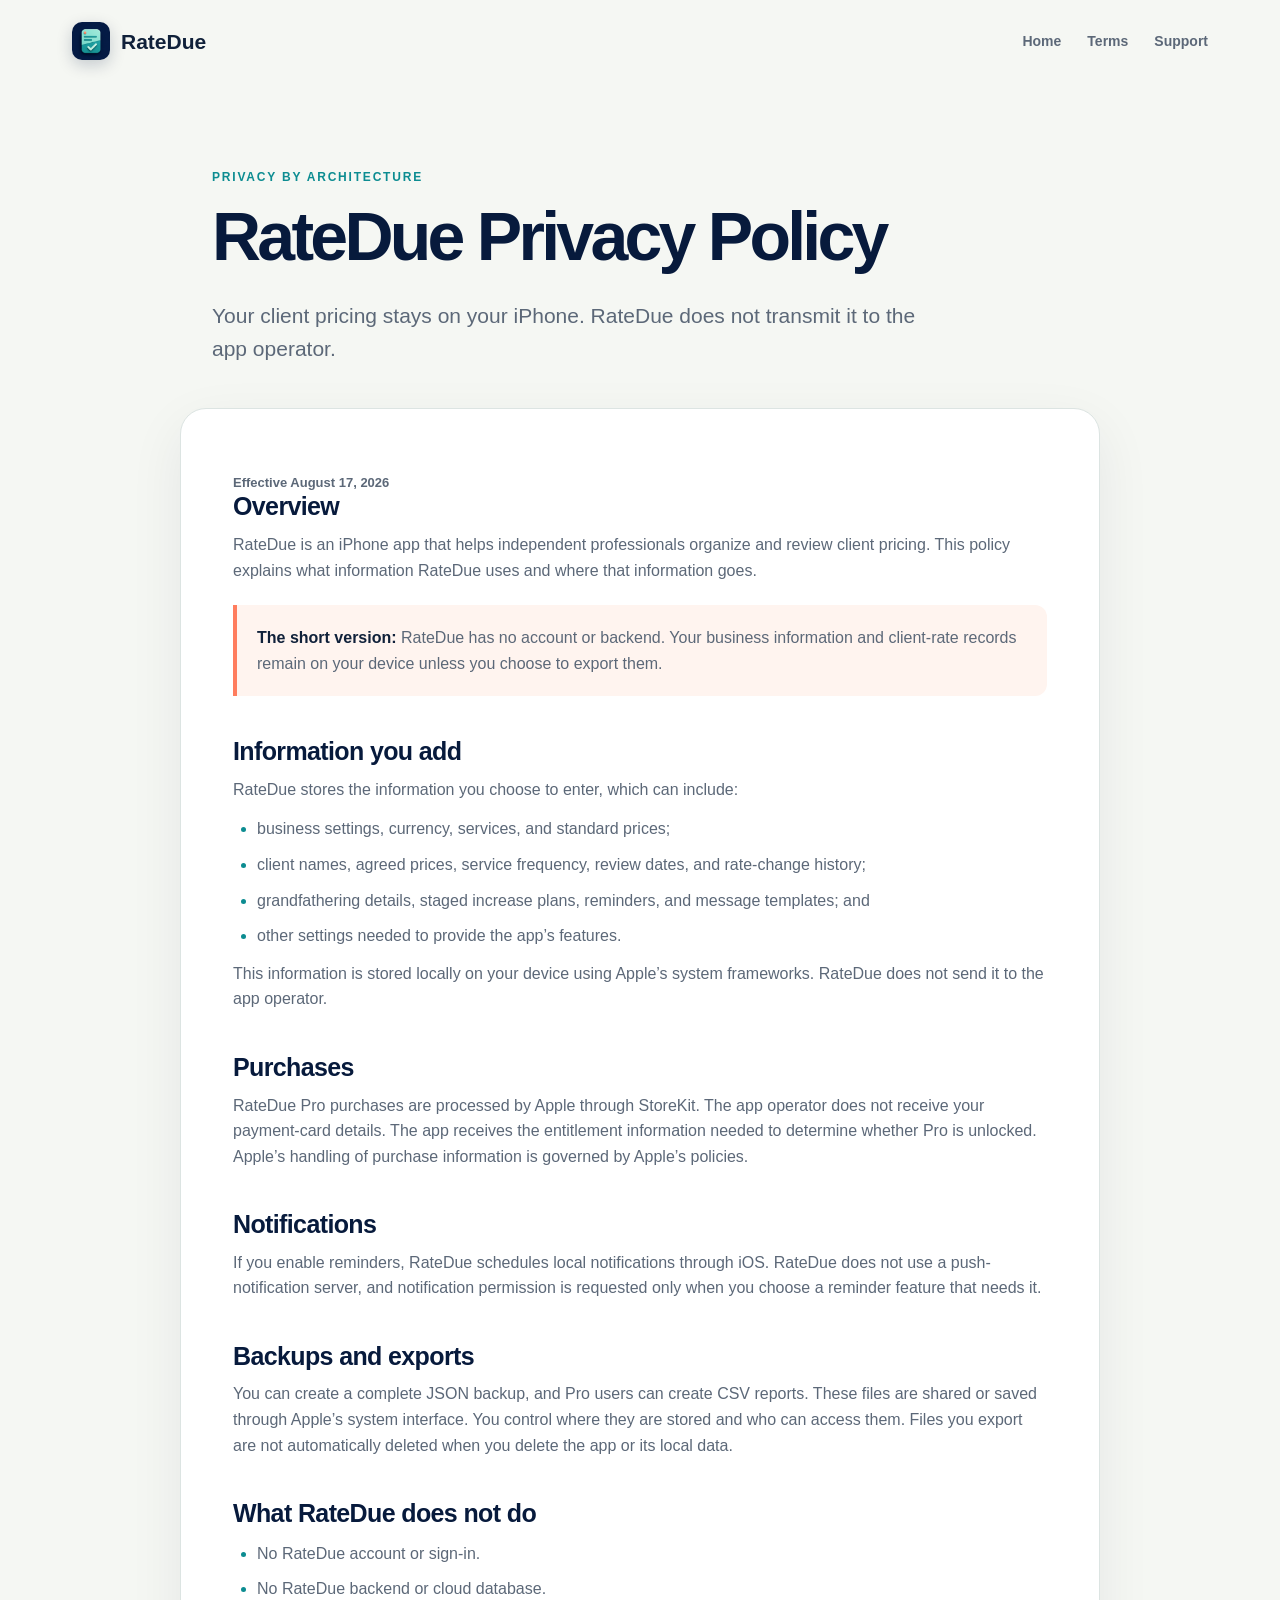
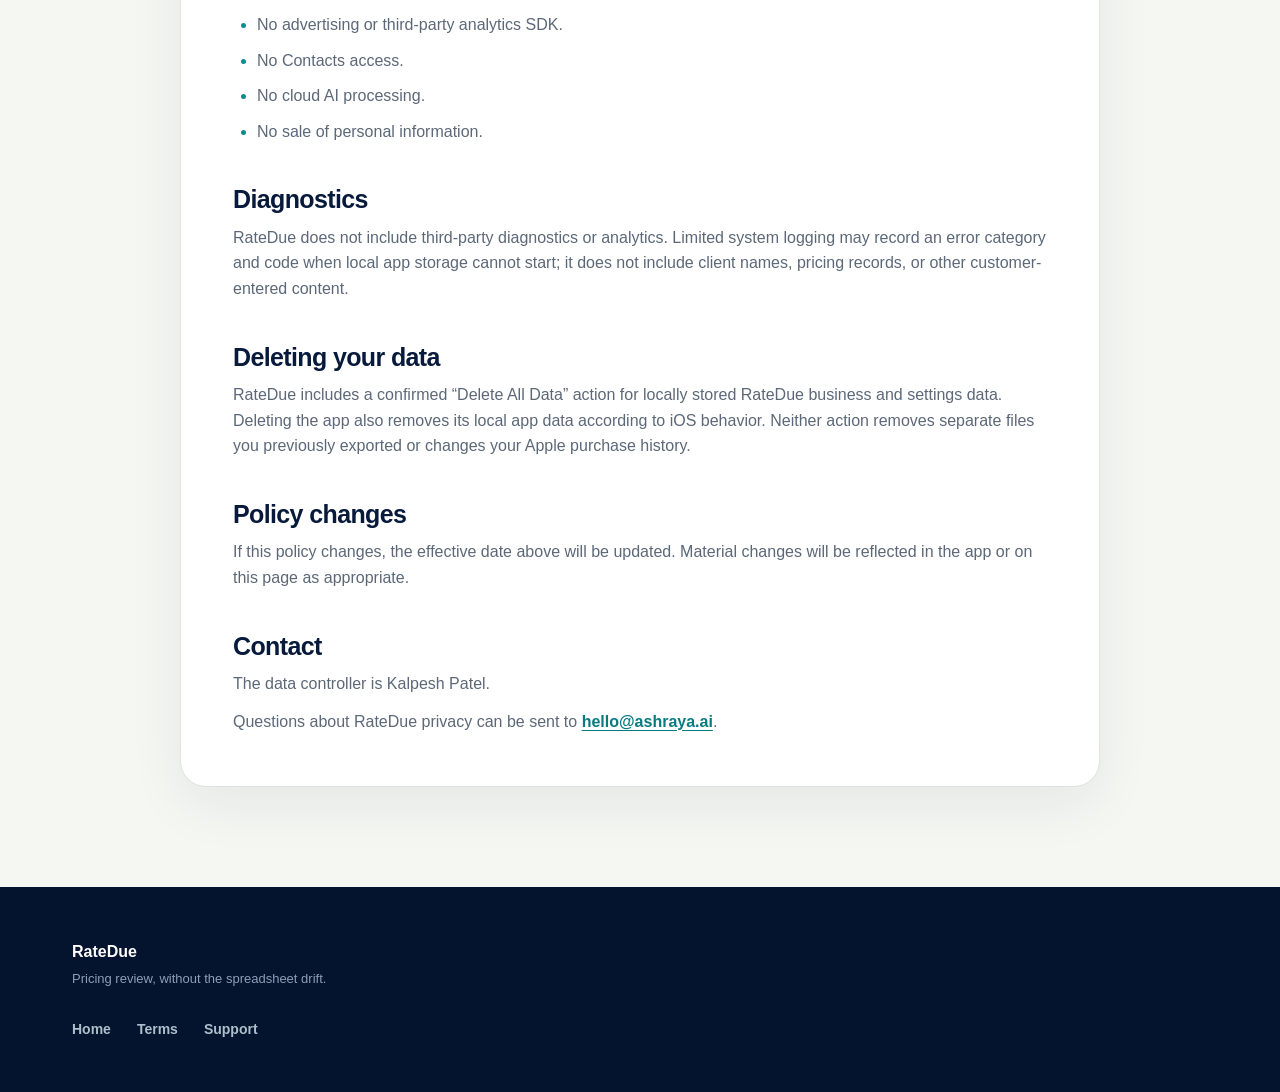
==== privacy/index.html @ bf88efe0 "Reconcile RateDue public operator presentation" ====
<!doctype html>
<html lang="en">
<head>
  <meta charset="utf-8">
  <meta name="viewport" content="width=device-width, initial-scale=1">
  <title>Privacy Policy — RateDue</title>
  <meta name="description" content="How RateDue handles your business and client-rate data.">
  <meta name="theme-color" content="#071a3c">
  <link rel="canonical" href="https://ratedue.com/privacy/">
  <link rel="icon" type="image/png" sizes="32x32" href="/assets/favicon-32.png">
  <link rel="apple-touch-icon" sizes="180x180" href="/assets/apple-touch-icon.png">
  <link rel="stylesheet" href="/styles.css">
</head>
<body>
  <a class="skip-link" href="#main">Skip to content</a>
  <header class="site-header">
    <a class="brand" href="/" aria-label="RateDue home"><img src="/assets/ratedue-icon.png" alt="" width="38" height="38"><span>RateDue</span></a>
    <nav aria-label="Primary navigation"><a href="/">Home</a><a href="/terms/">Terms</a><a href="/support/">Support</a></nav>
  </header>
  <main id="main">
    <header class="subpage-header">
      <p class="eyebrow">Privacy by architecture</p>
      <h1>RateDue Privacy Policy</h1>
      <p class="lede">Your client pricing stays on your iPhone. RateDue does not transmit it to the app operator.</p>
    </header>
    <article class="document">
      <p class="updated">Effective August 17, 2026</p>
      <section>
        <h2>Overview</h2>
        <p>RateDue is an iPhone app that helps independent professionals organize and review client pricing. This policy explains what information RateDue uses and where that information goes.</p>
        <p class="callout"><strong>The short version:</strong> RateDue has no account or backend. Your business information and client-rate records remain on your device unless you choose to export them.</p>
      </section>
      <section>
        <h2>Information you add</h2>
        <p>RateDue stores the information you choose to enter, which can include:</p>
        <ul>
          <li>business settings, currency, services, and standard prices;</li>
          <li>client names, agreed prices, service frequency, review dates, and rate-change history;</li>
          <li>grandfathering details, staged increase plans, reminders, and message templates; and</li>
          <li>other settings needed to provide the app’s features.</li>
        </ul>
        <p>This information is stored locally on your device using Apple’s system frameworks. RateDue does not send it to the app operator.</p>
      </section>
      <section>
        <h2>Purchases</h2>
        <p>RateDue Pro purchases are processed by Apple through StoreKit. The app operator does not receive your payment-card details. The app receives the entitlement information needed to determine whether Pro is unlocked. Apple’s handling of purchase information is governed by Apple’s policies.</p>
      </section>
      <section>
        <h2>Notifications</h2>
        <p>If you enable reminders, RateDue schedules local notifications through iOS. RateDue does not use a push-notification server, and notification permission is requested only when you choose a reminder feature that needs it.</p>
      </section>
      <section>
        <h2>Backups and exports</h2>
        <p>You can create a complete JSON backup, and Pro users can create CSV reports. These files are shared or saved through Apple’s system interface. You control where they are stored and who can access them. Files you export are not automatically deleted when you delete the app or its local data.</p>
      </section>
      <section>
        <h2>What RateDue does not do</h2>
        <ul>
          <li>No RateDue account or sign-in.</li>
          <li>No RateDue backend or cloud database.</li>
          <li>No advertising or third-party analytics SDK.</li>
          <li>No Contacts access.</li>
          <li>No cloud AI processing.</li>
          <li>No sale of personal information.</li>
        </ul>
      </section>
      <section>
        <h2>Diagnostics</h2>
        <p>RateDue does not include third-party diagnostics or analytics. Limited system logging may record an error category and code when local app storage cannot start; it does not include client names, pricing records, or other customer-entered content.</p>
      </section>
      <section>
        <h2>Deleting your data</h2>
        <p>RateDue includes a confirmed “Delete All Data” action for locally stored RateDue business and settings data. Deleting the app also removes its local app data according to iOS behavior. Neither action removes separate files you previously exported or changes your Apple purchase history.</p>
      </section>
      <section>
        <h2>Policy changes</h2>
        <p>If this policy changes, the effective date above will be updated. Material changes will be reflected in the app or on this page as appropriate.</p>
      </section>
      <section>
        <h2>Contact</h2>
        <p>The data controller is Kalpesh Patel.</p>
        <p>Questions about RateDue privacy can be sent to <a href="mailto:hello@ashraya.ai">hello@ashraya.ai</a>.</p>
      </section>
    </article>
  </main>
  <footer><div><strong>RateDue</strong><span>Pricing review, without the spreadsheet drift.</span></div><nav aria-label="Footer navigation"><a href="/">Home</a><a href="/terms/">Terms</a><a href="/support/">Support</a></nav></footer>
</body>
</html>
---- styles.css ----
:root {
  --navy: #071a3c;
  --navy-2: #0d2b58;
  --teal: #0c8c91;
  --mint: #8ee8d6;
  --coral: #ff7d5e;
  --paper: #f5f7f3;
  --white: #ffffff;
  --ink: #10213a;
  --muted: #5c6878;
  --line: #dce4e2;
  --shadow: 0 24px 70px rgba(4, 21, 50, .15);
}

* { box-sizing: border-box; }
html { scroll-behavior: smooth; }
body { margin: 0; background: var(--paper); color: var(--ink); font-family: -apple-system, BlinkMacSystemFont, "Segoe UI", sans-serif; line-height: 1.6; -webkit-font-smoothing: antialiased; }
a { color: inherit; }
.skip-link { position: fixed; left: 16px; top: -60px; z-index: 1000; padding: 10px 16px; background: var(--white); border-radius: 8px; }
.skip-link:focus { top: 16px; }

.site-header { max-width: 1200px; margin: 0 auto; padding: 22px 32px; display: flex; align-items: center; justify-content: space-between; gap: 24px; }
.brand { display: inline-flex; align-items: center; gap: 11px; font: 800 21px/1 ui-rounded, -apple-system, BlinkMacSystemFont, "Segoe UI", sans-serif; text-decoration: none; }
.brand img { border-radius: 10px; box-shadow: 0 5px 16px rgba(7, 26, 60, .2); }
.site-header nav, footer nav { display: flex; gap: 26px; align-items: center; }
.site-header nav a, footer nav a { color: var(--muted); font-size: 14px; font-weight: 600; text-decoration: none; }
.site-header nav a:hover, .site-header nav a:focus-visible, footer nav a:hover, footer nav a:focus-visible { color: var(--teal); }

.hero { max-width: 1200px; margin: 0 auto; padding: 82px 32px 96px; display: grid; grid-template-columns: minmax(0, 1.05fr) minmax(360px, .95fr); align-items: center; gap: 76px; }
.eyebrow { margin: 0 0 16px; color: var(--teal); font-size: 12px; font-weight: 700; letter-spacing: .15em; text-transform: uppercase; }
h1, h2, h3 { font-family: ui-rounded, -apple-system, BlinkMacSystemFont, "Segoe UI", sans-serif; }
h1 { max-width: 710px; margin: 0; color: var(--navy); font-size: clamp(45px, 6vw, 78px); line-height: .99; letter-spacing: -.055em; text-wrap: balance; }
.lede { max-width: 650px; margin: 28px 0 0; color: var(--muted); font-size: clamp(18px, 2vw, 21px); }
.hero-actions { margin-top: 34px; display: flex; align-items: center; flex-wrap: wrap; gap: 24px; }
.status-pill { display: inline-flex; padding: 11px 17px; border: 1px solid rgba(12, 140, 145, .25); border-radius: 999px; background: rgba(142, 232, 214, .24); color: #086f73; font-size: 13px; font-weight: 700; }
.text-link { color: var(--navy); font-weight: 700; text-decoration: none; }
.text-link:hover span { margin-left: 5px; }
.text-link span { transition: margin .2s ease; }

.product-visual { position: relative; display: grid; place-items: center; min-height: 610px; }
.product-visual::before { content: ""; position: absolute; width: 490px; height: 490px; border-radius: 44% 56% 64% 36%; background: linear-gradient(135deg, var(--mint), #d8fff3); transform: rotate(-8deg); }
.product-visual::after { content: ""; position: absolute; right: 8px; top: 66px; width: 75px; height: 75px; border-radius: 50%; background: var(--coral); box-shadow: 0 18px 35px rgba(255, 125, 94, .27); }
.phone { position: relative; z-index: 1; width: 360px; min-height: 590px; padding: 22px 20px 30px; border: 8px solid var(--navy); border-radius: 48px; background: #f8faf7; box-shadow: var(--shadow); transform: rotate(2.5deg); }
.phone-bar { display: flex; justify-content: space-between; padding: 1px 8px 19px; color: var(--navy); font-size: 11px; font-weight: 700; }
.app-title { display: flex; align-items: center; justify-content: space-between; padding: 0 5px 16px; color: var(--navy); font: 800 28px/1.2 ui-rounded, -apple-system, BlinkMacSystemFont, "Segoe UI", sans-serif; }
.count { color: var(--teal); font: 700 12px/1 -apple-system, BlinkMacSystemFont, "Segoe UI", sans-serif; }
.summary-card { display: flex; flex-direction: column; padding: 20px; border-radius: 19px; background: var(--navy); color: var(--white); }
.summary-card span { color: var(--mint); font-size: 12px; font-weight: 700; }
.summary-card strong { margin-top: 4px; font: 800 34px/1.15 ui-rounded, -apple-system, BlinkMacSystemFont, "Segoe UI", sans-serif; }
.summary-card small { margin-top: 4px; color: #bed0df; }
.rate-card { position: relative; margin-top: 13px; padding: 17px; border: 1px solid var(--line); border-radius: 17px; background: var(--white); box-shadow: 0 8px 24px rgba(7, 26, 60, .06); }
.rate-card > div:first-child { display: flex; flex-direction: column; }
.rate-card strong { padding-right: 82px; font-size: 14px; }
.rate-card span { color: var(--muted); font-size: 11px; }
.rate-card .due, .rate-card .soon { position: absolute; top: 16px; right: 14px; padding: 4px 7px; border-radius: 99px; color: #963820; background: #fff0ea; font-size: 9px; font-weight: 700; text-transform: uppercase; }
.rate-card .soon { color: #086f73; background: #e3faf4; }
.rate-line { margin-top: 13px; padding-top: 12px; border-top: 1px solid var(--line); display: flex !important; flex-direction: row !important; justify-content: space-between; }

.trust-row { padding: 20px 32px; display: flex; justify-content: center; flex-wrap: wrap; gap: 14px 42px; border-block: 1px solid var(--line); background: rgba(255, 255, 255, .55); color: #48605f; font-size: 12px; font-weight: 700; letter-spacing: .08em; text-transform: uppercase; }
.section { max-width: 1200px; margin: 0 auto; padding: 120px 32px; }
.section-heading { max-width: 720px; }
h2 { margin: 0; color: var(--navy); font-size: clamp(36px, 5vw, 57px); line-height: 1.06; letter-spacing: -.04em; text-wrap: balance; }
.section-heading > p:last-child { margin: 24px 0 0; color: var(--muted); font-size: 18px; }
.steps { margin-top: 64px; display: grid; grid-template-columns: repeat(3, 1fr); gap: 22px; }
.steps article { min-height: 270px; padding: 28px; border: 1px solid var(--line); border-radius: 22px; background: var(--white); box-shadow: 0 13px 42px rgba(7, 26, 60, .05); }
.steps article > span { display: inline-grid; width: 42px; height: 42px; place-items: center; border-radius: 50%; background: var(--navy); color: var(--mint); font-size: 12px; font-weight: 800; }
.steps h3 { margin: 58px 0 8px; color: var(--navy); font-size: 21px; }
.steps p { margin: 0; color: var(--muted); font-size: 15px; }

.privacy-band { max-width: 1200px; margin: 0 auto 90px; padding: 72px; display: grid; grid-template-columns: 1fr 1fr; gap: 80px; border-radius: 32px; background: var(--navy); color: var(--white); box-shadow: var(--shadow); }
.privacy-band .eyebrow { color: var(--mint); }
.privacy-band h2 { color: var(--white); }
.privacy-band > div:last-child { align-self: end; }
.privacy-band > div:last-child p { margin: 0 0 28px; color: #c8d6e3; font-size: 17px; }
.button-light { display: inline-flex; padding: 12px 17px; border-radius: 10px; background: var(--mint); color: var(--navy); font-size: 13px; font-weight: 800; text-decoration: none; }
.button-light:hover, .button-light:focus-visible { background: var(--white); }

footer { padding: 52px max(32px, calc((100vw - 1136px) / 2)); background: #04132e; color: var(--white); }
footer > div { display: flex; flex-direction: column; gap: 4px; }
footer > div span { color: #8ba0b5; font-size: 13px; }
footer nav { margin-top: 28px; }
footer nav a { color: #afbecb; }
footer > p { margin: 34px 0 0; padding-top: 22px; border-top: 1px solid rgba(255,255,255,.1); color: #778da3; font-size: 12px; }

@media (max-width: 860px) {
  .site-header nav { display: none; }
  .hero { padding-top: 52px; grid-template-columns: 1fr; gap: 30px; }
  .hero-copy { text-align: center; }
  .hero-copy .lede { margin-inline: auto; }
  .hero-actions { justify-content: center; }
  .product-visual { min-height: 560px; transform: scale(.92); }
  .steps { grid-template-columns: 1fr; }
  .steps article { min-height: 0; }
  .steps h3 { margin-top: 32px; }
  .privacy-band { margin-inline: 24px; padding: 46px 32px; grid-template-columns: 1fr; gap: 34px; }
}

@media (max-width: 480px) {
  .site-header { padding: 18px 20px; }
  .hero { padding: 44px 20px 56px; overflow: hidden; }
  h1 { font-size: 45px; }
  .product-visual { min-height: 500px; transform: scale(.78); margin: -45px -50px; }
  .trust-row { padding-inline: 20px; }
  .section { padding: 84px 20px; }
  .privacy-band { margin-inline: 14px; margin-bottom: 56px; }
  footer { padding: 42px 20px; }
  footer nav { align-items: flex-start; flex-direction: column; gap: 12px; }
}

@media (prefers-reduced-motion: reduce) { html { scroll-behavior: auto; } }

.subpage-header { max-width: 920px; margin: 0 auto; padding: 86px 32px 42px; }
.subpage-header h1 { max-width: 860px; font-size: clamp(42px, 6vw, 68px); }
.subpage-header .lede { max-width: 720px; }
.document { max-width: 920px; margin: 0 auto 100px; padding: 52px; border: 1px solid var(--line); border-radius: 26px; background: var(--white); box-shadow: 0 18px 55px rgba(7, 26, 60, .07); }
.document section + section { margin-top: 42px; }
.document h2 { font-size: 25px; letter-spacing: -.025em; }
.document h3 { margin: 24px 0 8px; color: var(--navy); font-size: 17px; }
.document p, .document li { color: var(--muted); }
.document p { margin: 12px 0 0; }
.document ul, .document ol { display: grid; gap: 10px; margin: 14px 0 0; padding-left: 24px; }
.document li::marker { color: var(--teal); font-weight: 700; }
.document strong { color: var(--ink); }
.document a { color: #087b80; font-weight: 700; text-underline-offset: 3px; }
.callout { margin-top: 22px !important; padding: 20px; border-left: 4px solid var(--coral); border-radius: 0 12px 12px 0; background: #fff4ef; }
.support-grid { display: grid; grid-template-columns: repeat(2, 1fr); gap: 18px; }
.support-card { padding: 24px; border: 1px solid var(--line); border-radius: 18px; background: #fbfcfa; }
.support-card h2 { font-size: 20px; }
.support-card p { font-size: 14px; }
.contact-panel { margin-top: 44px; padding: 30px; border-radius: 20px; background: var(--navy); color: var(--white); }
.contact-panel h2 { color: var(--white); }
.contact-panel p { color: #c8d6e3; }
.contact-panel a { color: var(--mint); }
.updated { color: #70808d; font-size: 13px; font-weight: 600; }

@media (max-width: 680px) {
  .subpage-header { padding: 58px 20px 32px; }
  .document { margin: 0 14px 64px; padding: 28px 22px; }
  .support-grid { grid-template-columns: 1fr; }
}
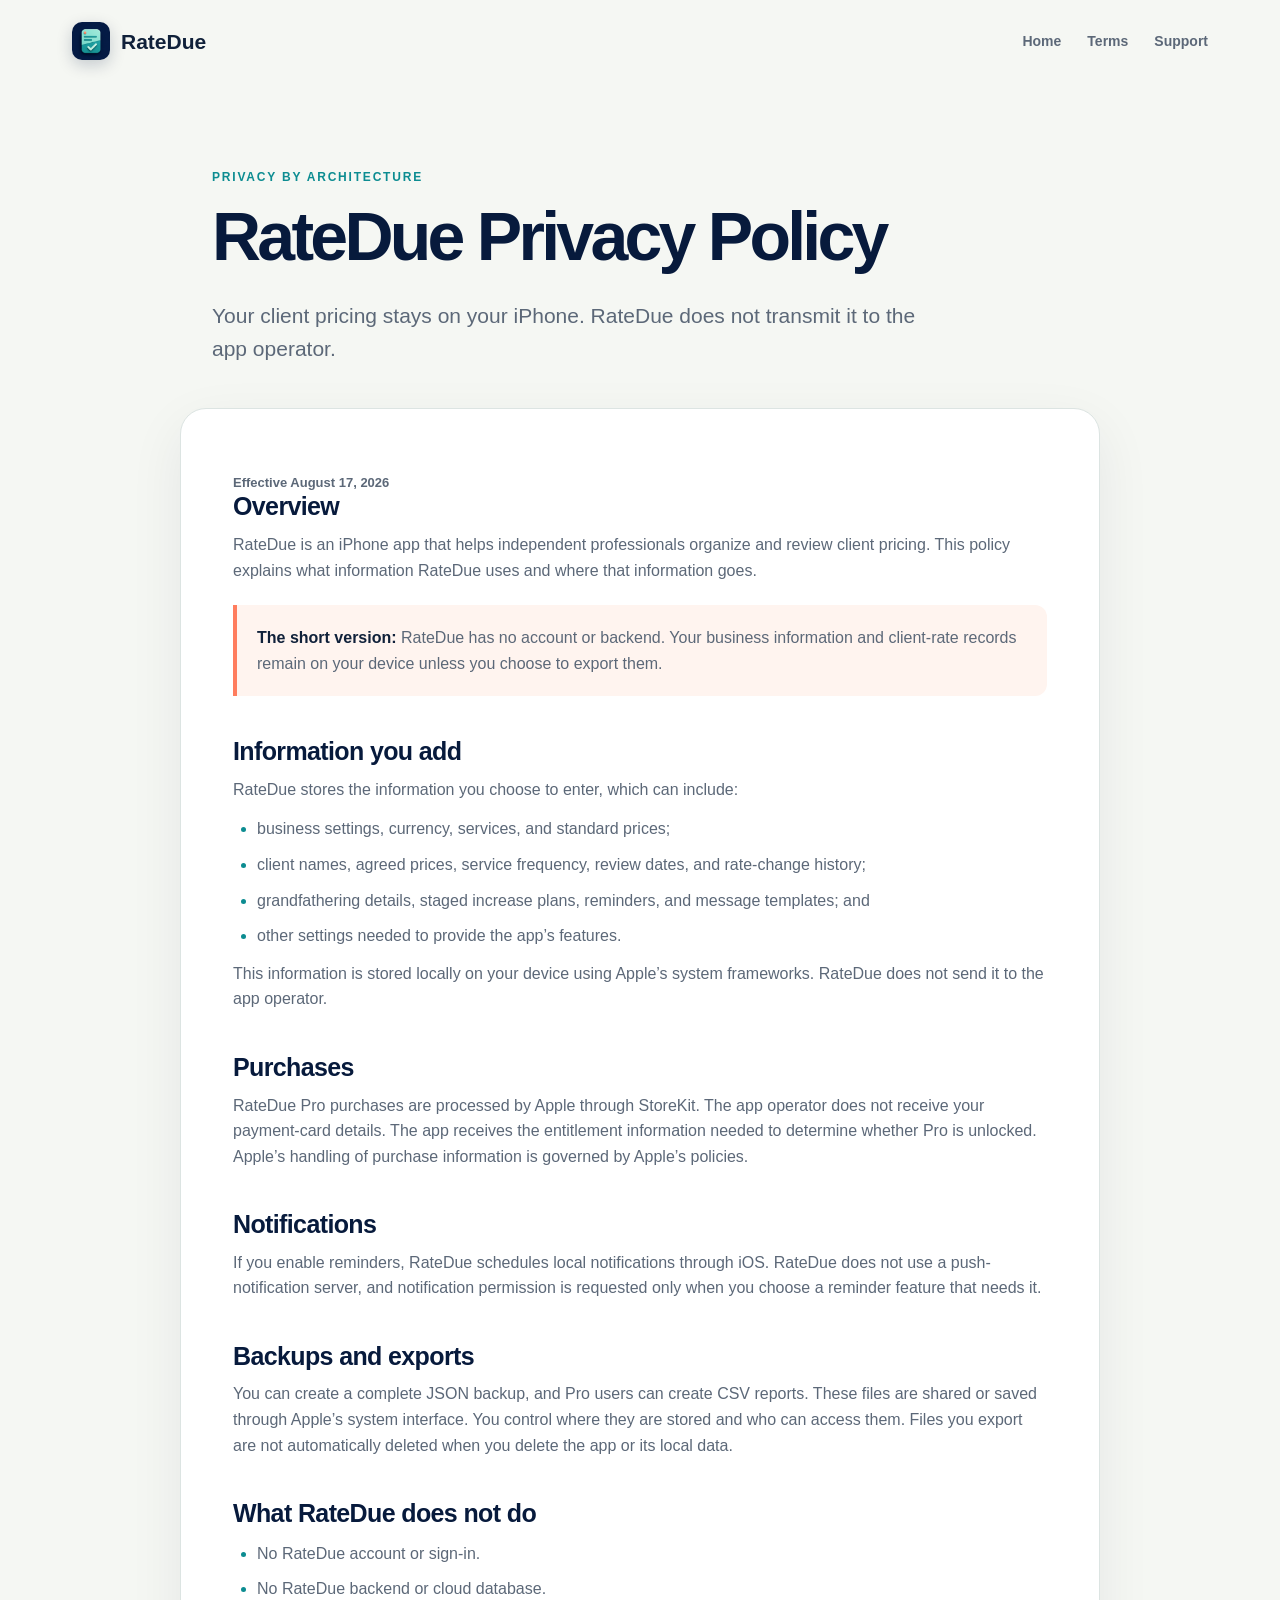
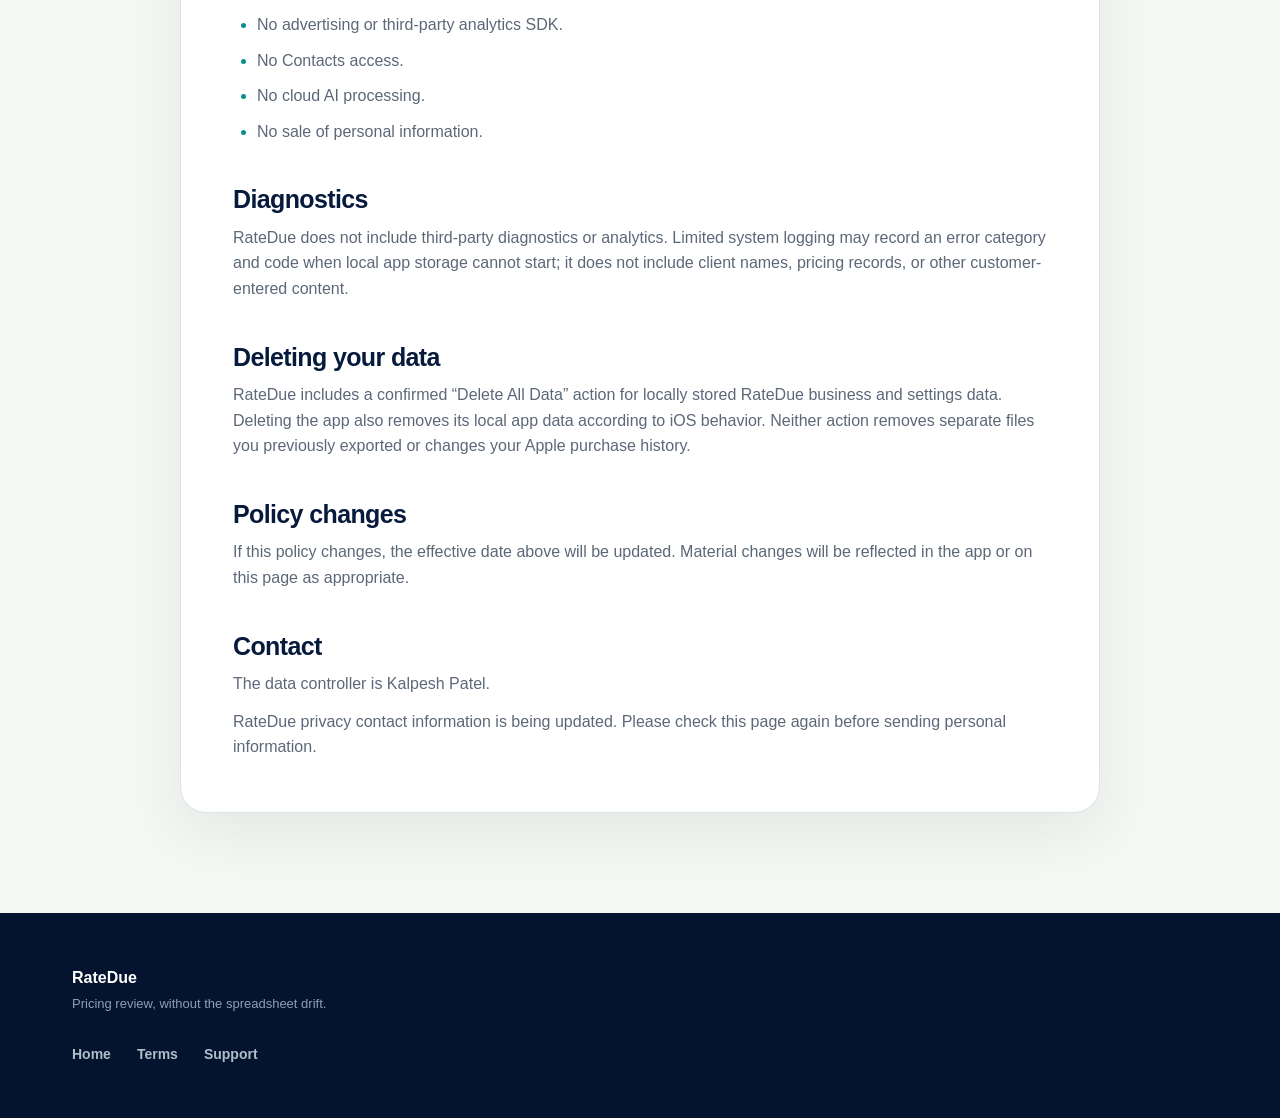
==== commit cb4892f8: "Remove legacy public contact address" ====
--- a/privacy/index.html
+++ b/privacy/index.html
@@ -79,7 +79,7 @@
       <section>
         <h2>Contact</h2>
         <p>The data controller is Kalpesh Patel.</p>
-        <p>Questions about RateDue privacy can be sent to <a href="mailto:hello@ashraya.ai">hello@ashraya.ai</a>.</p>
+        <p>RateDue privacy contact information is being updated. Please check this page again before sending personal information.</p>
       </section>
     </article>
   </main>
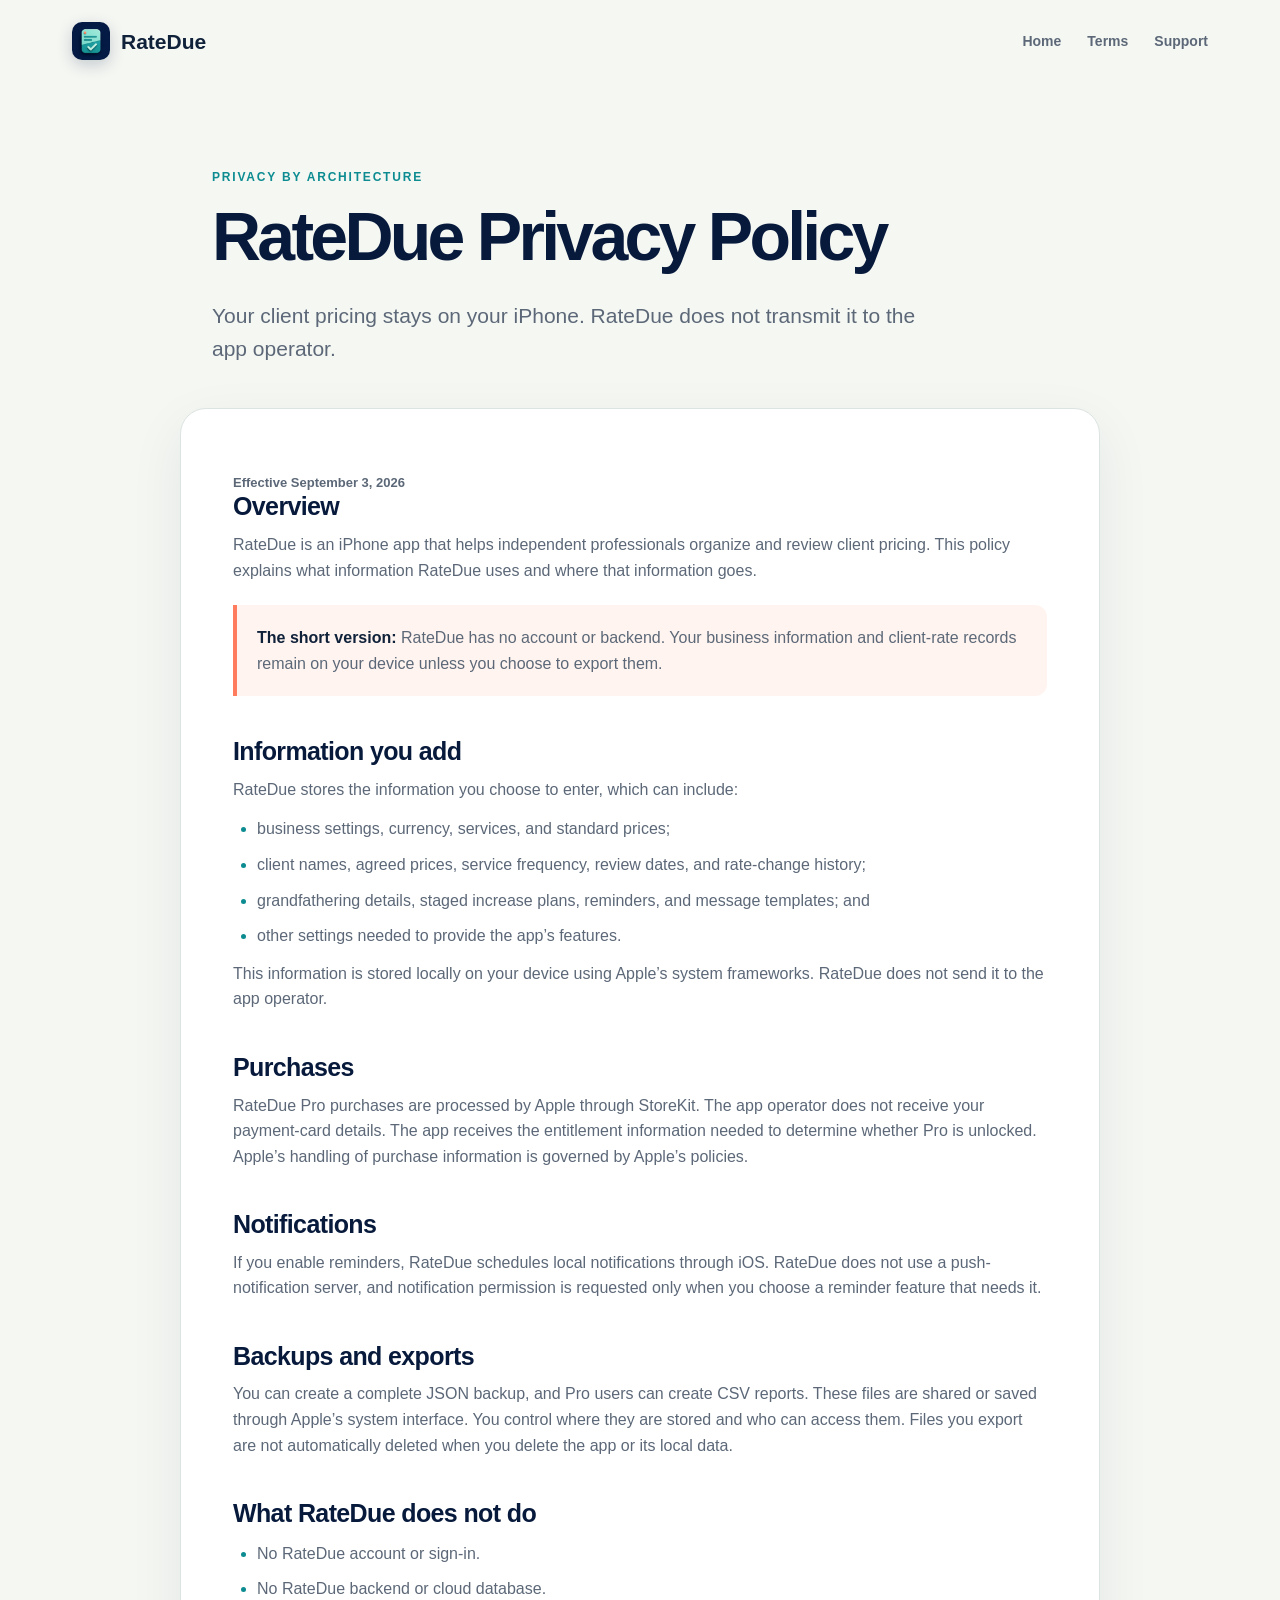
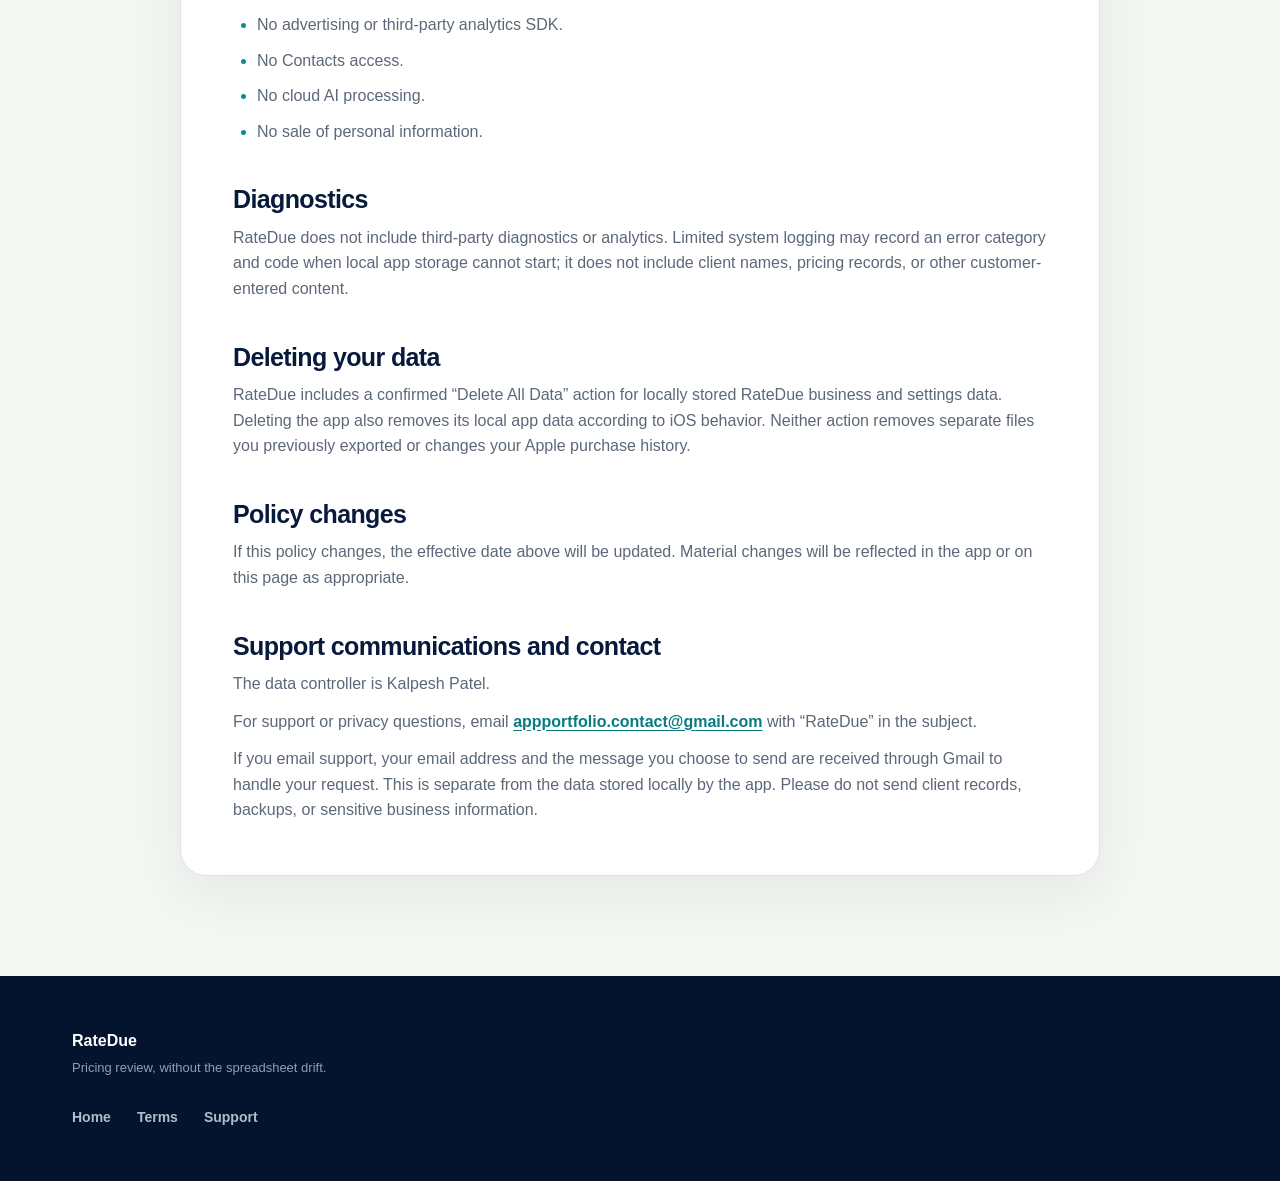
==== commit c81dd114: "Publish shared support contact" ====
--- a/privacy/index.html
+++ b/privacy/index.html
@@ -24,7 +24,7 @@
       <p class="lede">Your client pricing stays on your iPhone. RateDue does not transmit it to the app operator.</p>
     </header>
     <article class="document">
-      <p class="updated">Effective August 17, 2026</p>
+      <p class="updated">Effective September 3, 2026</p>
       <section>
         <h2>Overview</h2>
         <p>RateDue is an iPhone app that helps independent professionals organize and review client pricing. This policy explains what information RateDue uses and where that information goes.</p>
@@ -77,9 +77,10 @@
         <p>If this policy changes, the effective date above will be updated. Material changes will be reflected in the app or on this page as appropriate.</p>
       </section>
       <section>
-        <h2>Contact</h2>
+        <h2>Support communications and contact</h2>
         <p>The data controller is Kalpesh Patel.</p>
-        <p>RateDue privacy contact information is being updated. Please check this page again before sending personal information.</p>
+        <p>For support or privacy questions, email <a href="mailto:appportfolio.contact@gmail.com?subject=RateDue%20privacy">appportfolio.contact@gmail.com</a> with “RateDue” in the subject.</p>
+        <p>If you email support, your email address and the message you choose to send are received through Gmail to handle your request. This is separate from the data stored locally by the app. Please do not send client records, backups, or sensitive business information.</p>
       </section>
     </article>
   </main>
--- a/styles.css
+++ b/styles.css
@@ -16,6 +16,7 @@
 html { scroll-behavior: smooth; }
 body { margin: 0; background: var(--paper); color: var(--ink); font-family: -apple-system, BlinkMacSystemFont, "Segoe UI", sans-serif; line-height: 1.6; -webkit-font-smoothing: antialiased; }
 a { color: inherit; }
+a[href^="mailto:"] { overflow-wrap: anywhere; }
 .skip-link { position: fixed; left: 16px; top: -60px; z-index: 1000; padding: 10px 16px; background: var(--white); border-radius: 8px; }
 .skip-link:focus { top: 16px; }
 
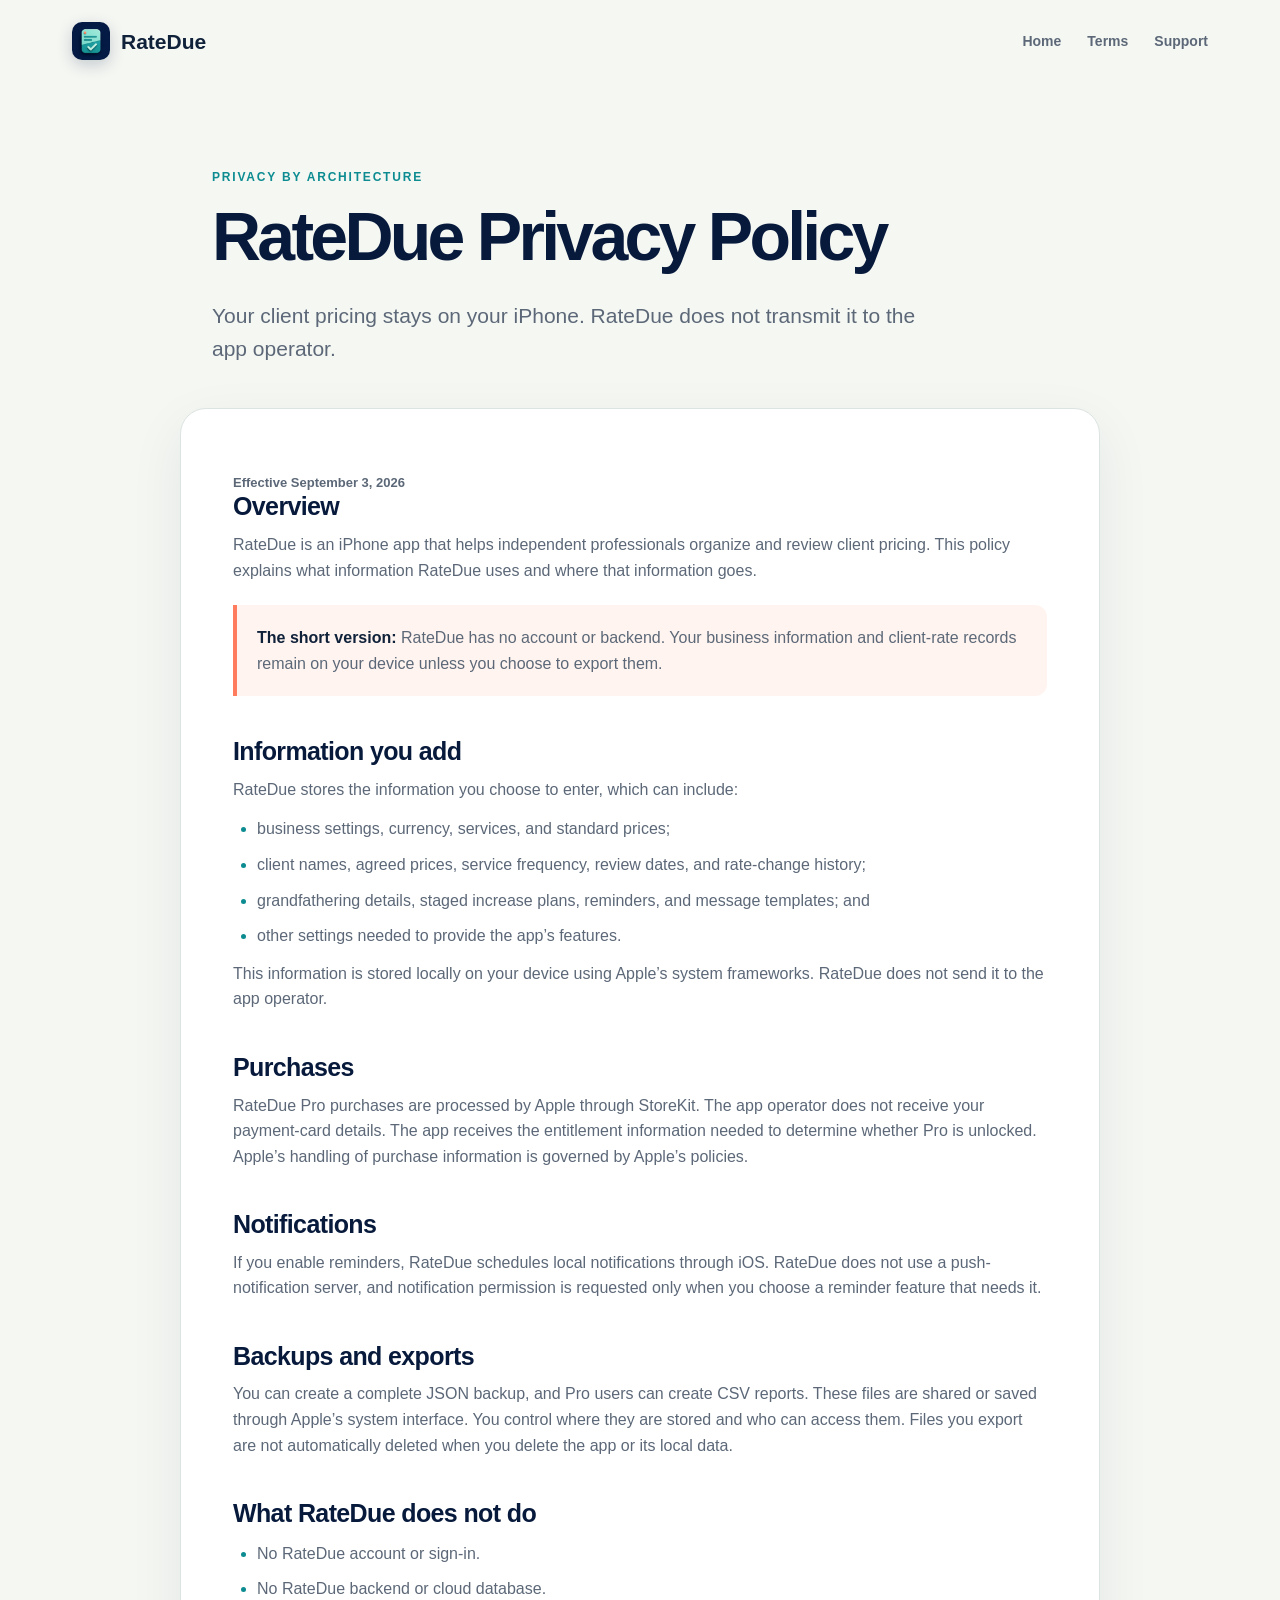
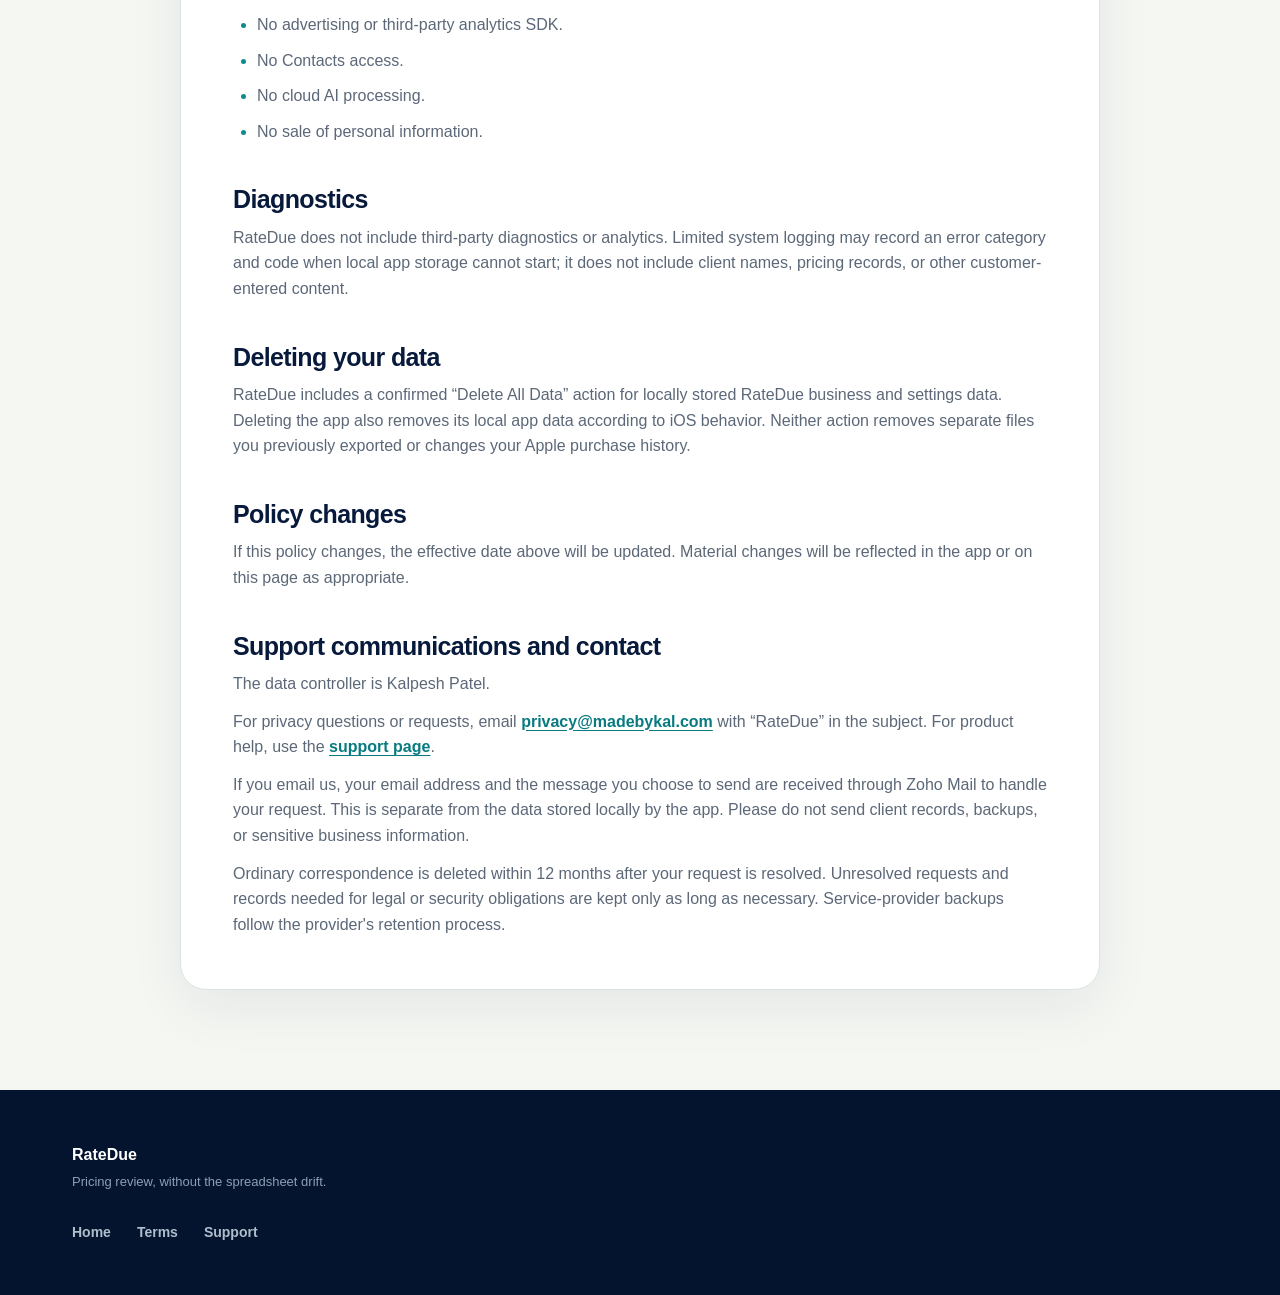
==== commit 4db22bf5: "Migrate support contacts to Made by Kal" ====
--- a/privacy/index.html
+++ b/privacy/index.html
@@ -79,8 +79,9 @@
       <section>
         <h2>Support communications and contact</h2>
         <p>The data controller is Kalpesh Patel.</p>
-        <p>For support or privacy questions, email <a href="mailto:appportfolio.contact@gmail.com?subject=RateDue%20privacy">appportfolio.contact@gmail.com</a> with “RateDue” in the subject.</p>
-        <p>If you email support, your email address and the message you choose to send are received through Gmail to handle your request. This is separate from the data stored locally by the app. Please do not send client records, backups, or sensitive business information.</p>
+        <p>For privacy questions or requests, email <a href="mailto:privacy@madebykal.com?subject=RateDue%20privacy">privacy@madebykal.com</a> with “RateDue” in the subject. For product help, use the <a href="/support/">support page</a>.</p>
+        <p>If you email us, your email address and the message you choose to send are received through Zoho Mail to handle your request. This is separate from the data stored locally by the app. Please do not send client records, backups, or sensitive business information.</p>
+        <p>Ordinary correspondence is deleted within 12 months after your request is resolved. Unresolved requests and records needed for legal or security obligations are kept only as long as necessary. Service-provider backups follow the provider's retention process.</p>
       </section>
     </article>
   </main>
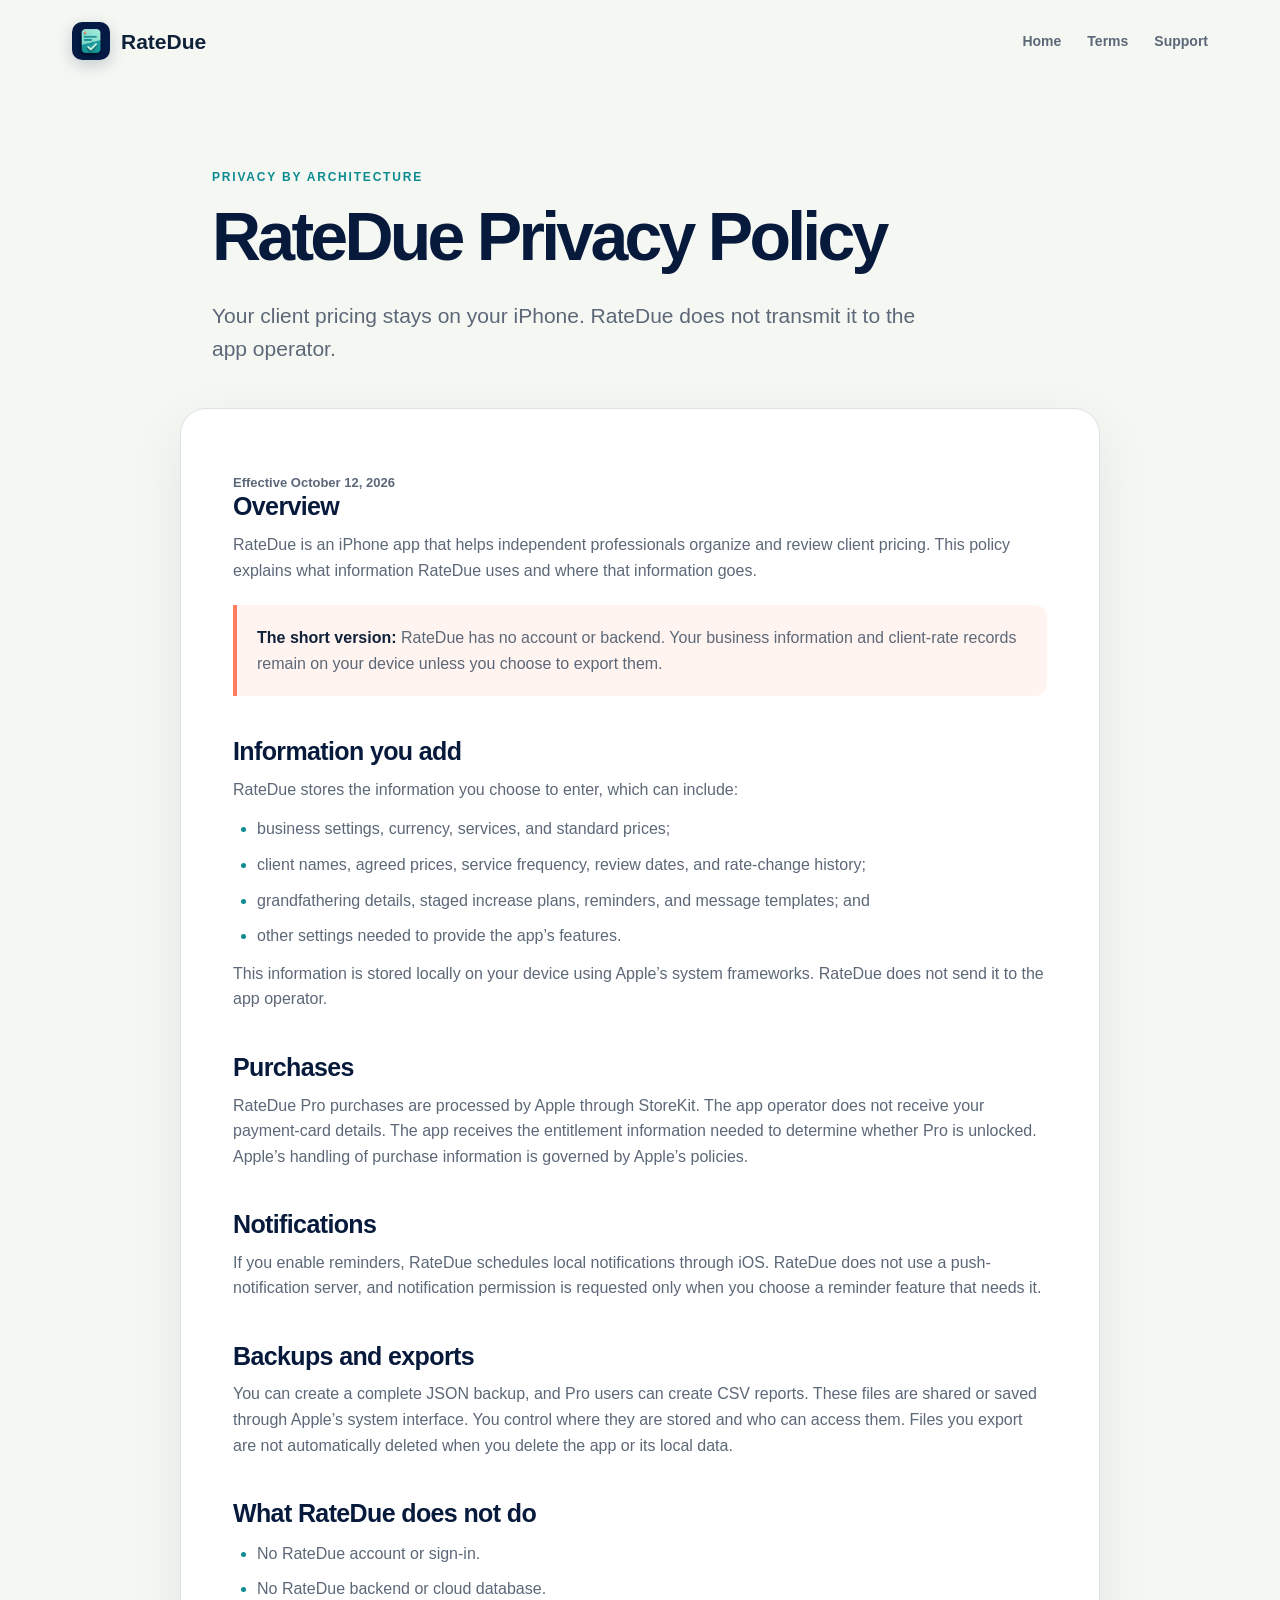
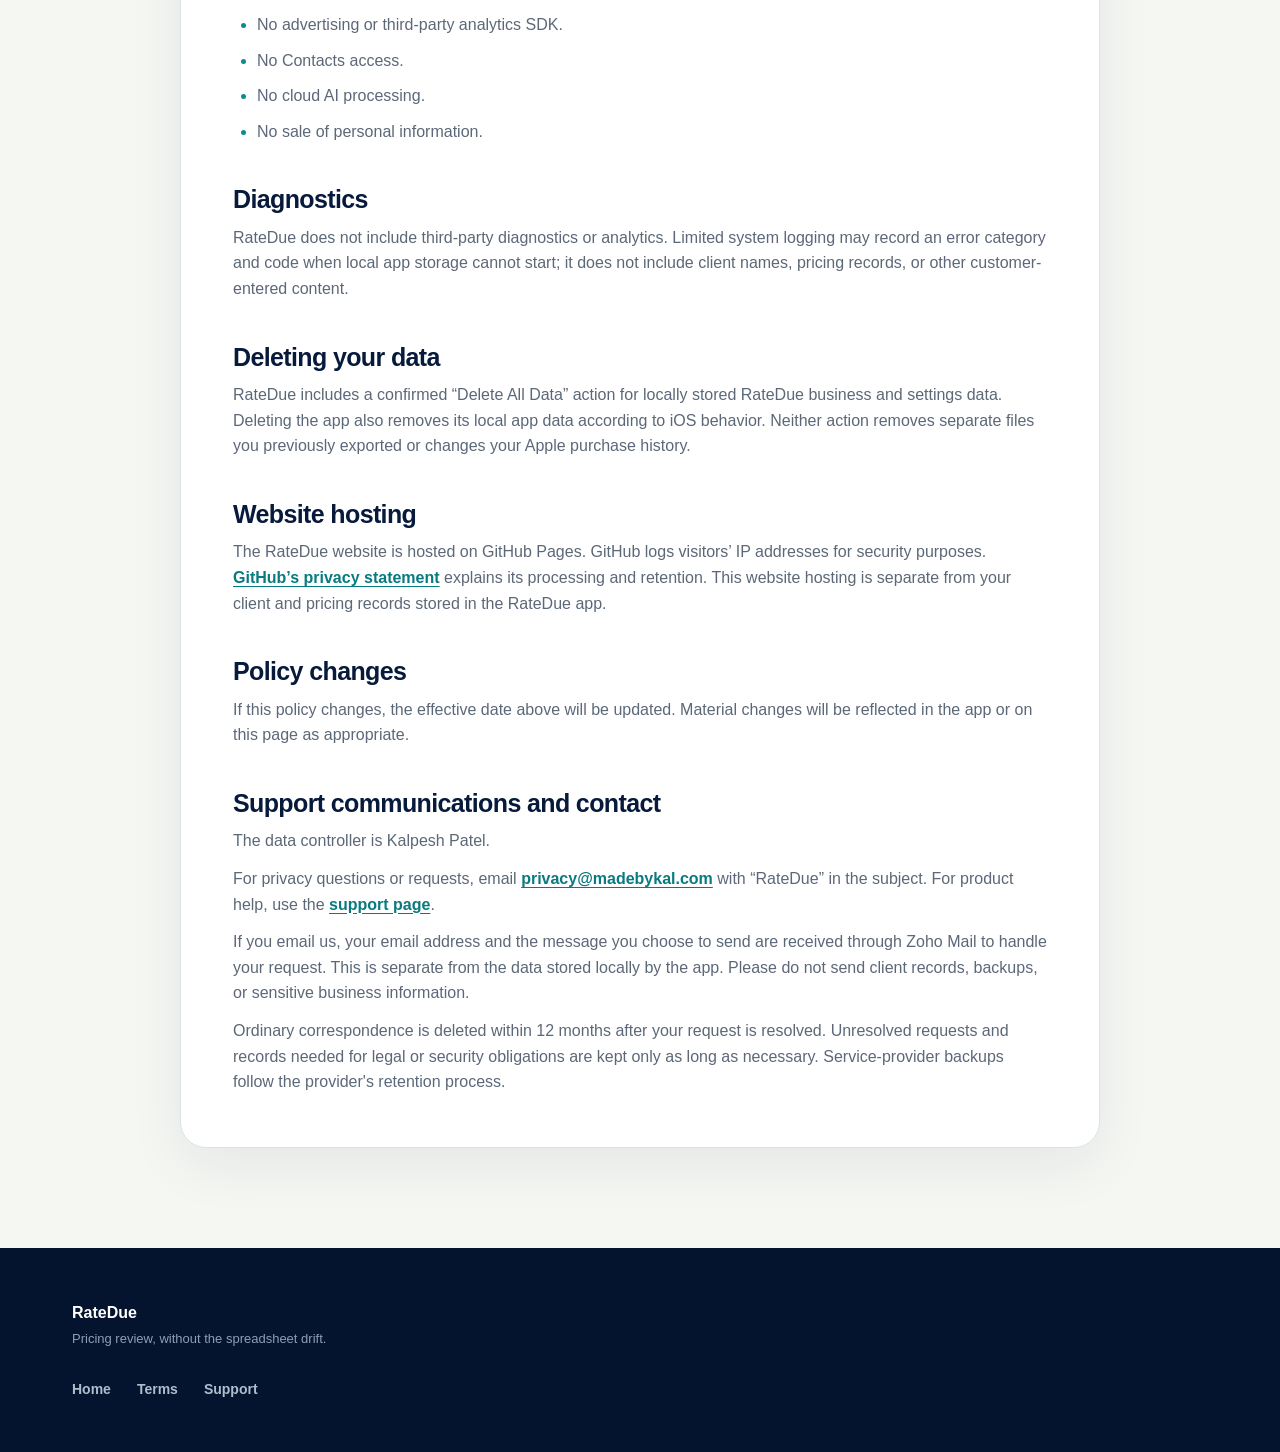
==== commit 4b274618: "Clarify purchase remedies and website privacy disclosure" ====
--- a/privacy/index.html
+++ b/privacy/index.html
@@ -24,7 +24,7 @@
       <p class="lede">Your client pricing stays on your iPhone. RateDue does not transmit it to the app operator.</p>
     </header>
     <article class="document">
-      <p class="updated">Effective September 3, 2026</p>
+      <p class="updated">Effective October 12, 2026</p>
       <section>
         <h2>Overview</h2>
         <p>RateDue is an iPhone app that helps independent professionals organize and review client pricing. This policy explains what information RateDue uses and where that information goes.</p>
@@ -73,6 +73,10 @@
         <p>RateDue includes a confirmed “Delete All Data” action for locally stored RateDue business and settings data. Deleting the app also removes its local app data according to iOS behavior. Neither action removes separate files you previously exported or changes your Apple purchase history.</p>
       </section>
       <section>
+        <h2>Website hosting</h2>
+        <p>The RateDue website is hosted on GitHub Pages. GitHub logs visitors’ IP addresses for security purposes. <a href="https://docs.github.com/en/site-policy/privacy-policies/github-general-privacy-statement">GitHub’s privacy statement</a> explains its processing and retention. This website hosting is separate from your client and pricing records stored in the RateDue app.</p>
+      </section>
+      <section>
         <h2>Policy changes</h2>
         <p>If this policy changes, the effective date above will be updated. Material changes will be reflected in the app or on this page as appropriate.</p>
       </section>
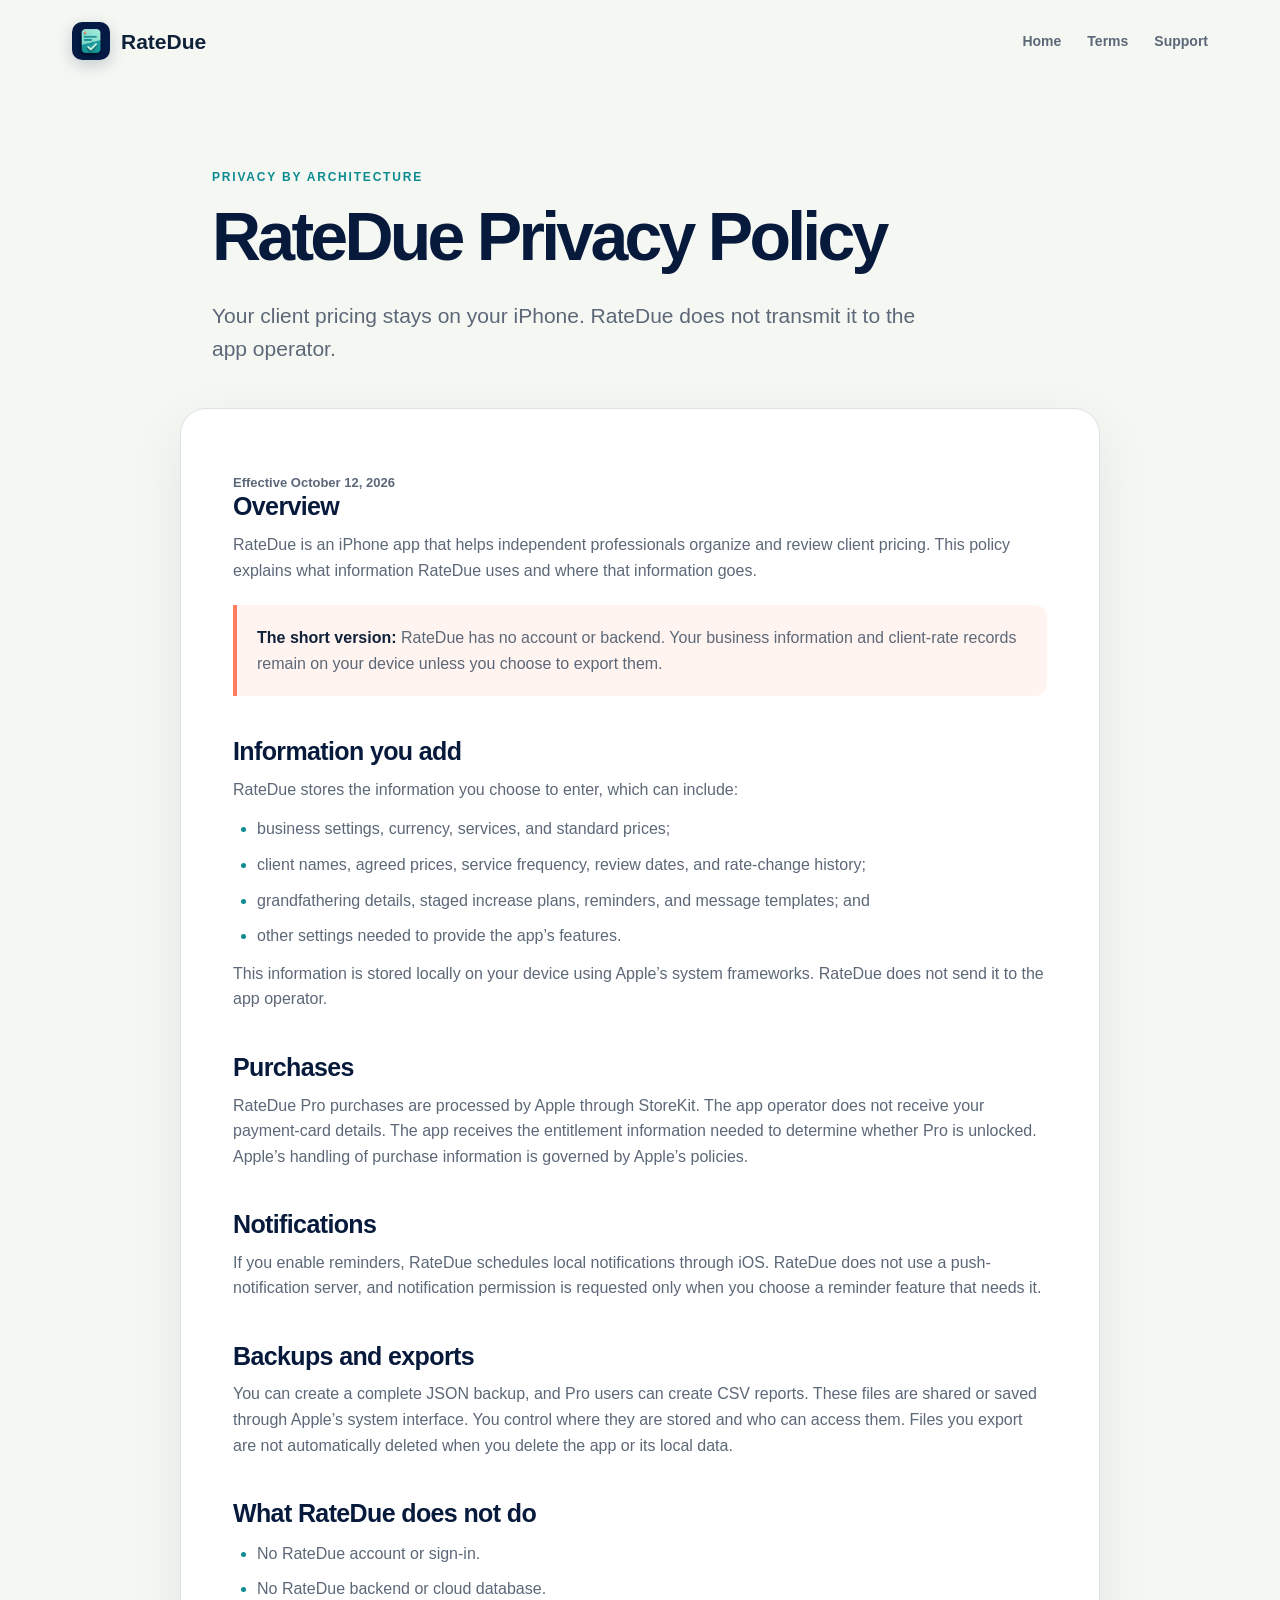
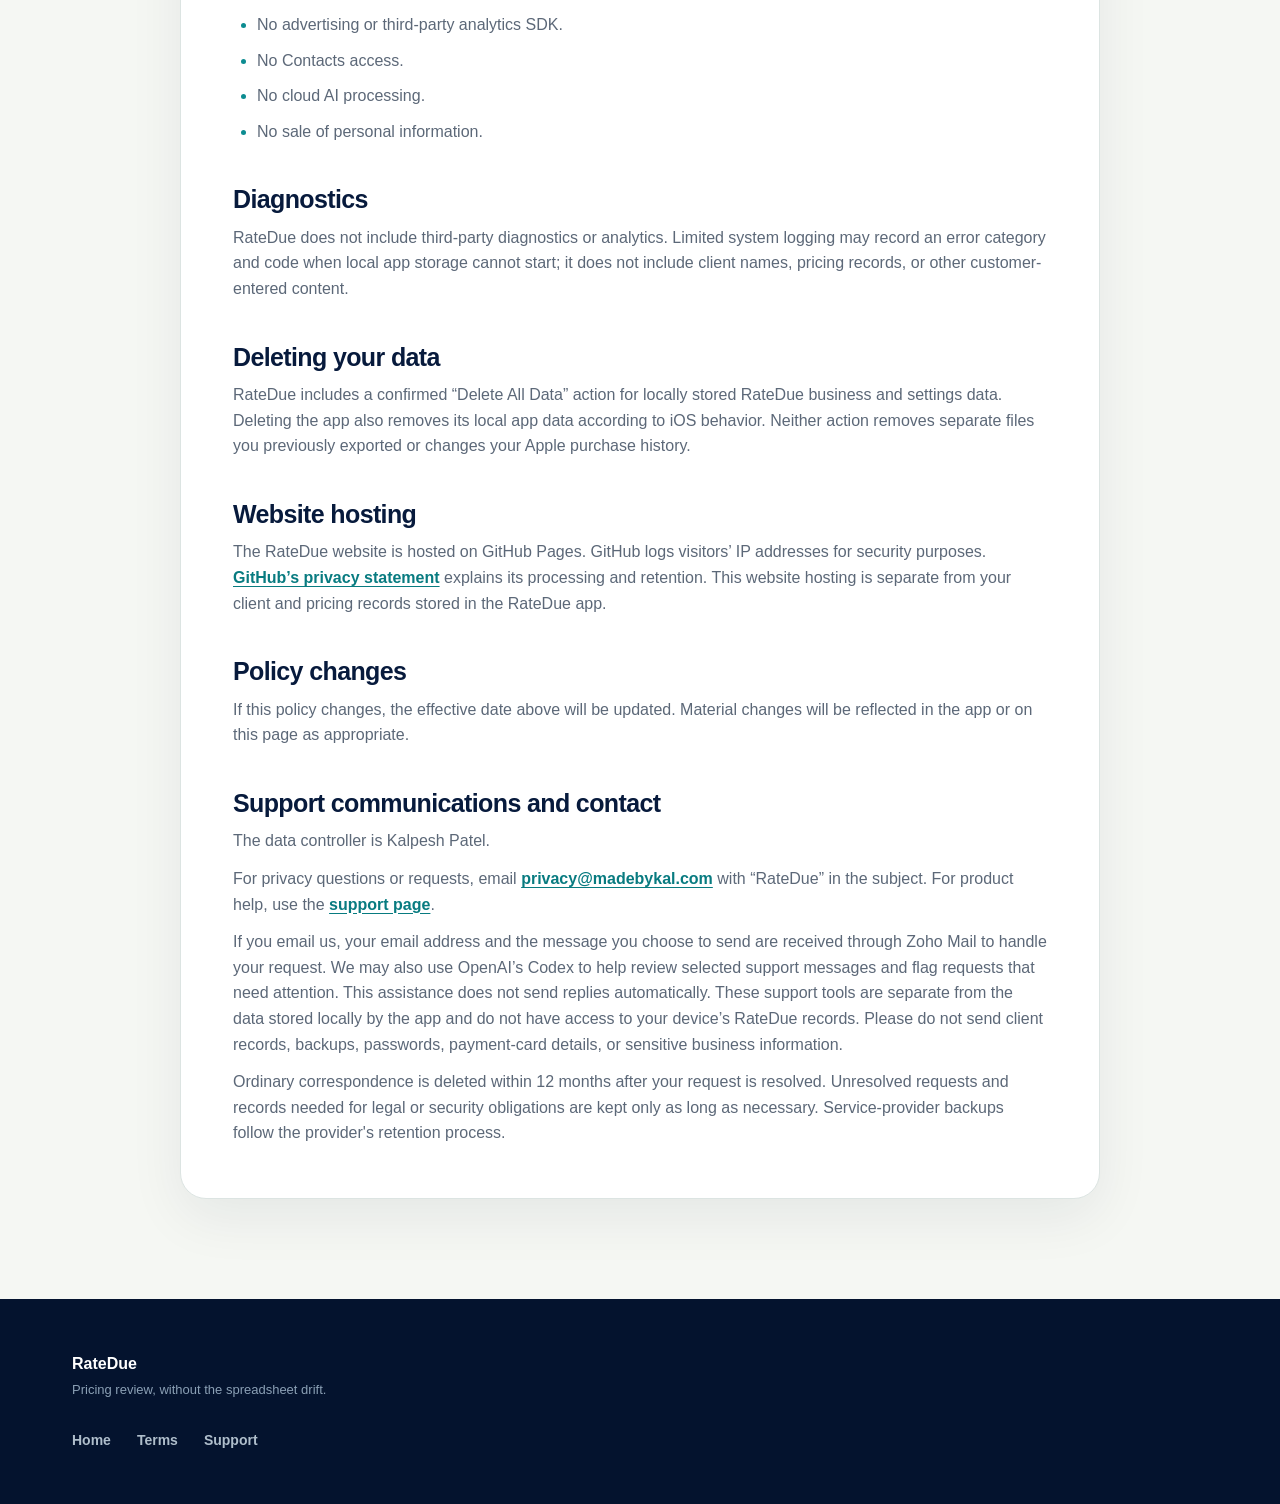
==== commit 7548f5e8: "Disclose optional assisted support email triage" ====
--- a/privacy/index.html
+++ b/privacy/index.html
@@ -84,7 +84,7 @@
         <h2>Support communications and contact</h2>
         <p>The data controller is Kalpesh Patel.</p>
         <p>For privacy questions or requests, email <a href="mailto:privacy@madebykal.com?subject=RateDue%20privacy">privacy@madebykal.com</a> with “RateDue” in the subject. For product help, use the <a href="/support/">support page</a>.</p>
-        <p>If you email us, your email address and the message you choose to send are received through Zoho Mail to handle your request. This is separate from the data stored locally by the app. Please do not send client records, backups, or sensitive business information.</p>
+        <p>If you email us, your email address and the message you choose to send are received through Zoho Mail to handle your request. We may also use OpenAI’s Codex to help review selected support messages and flag requests that need attention. This assistance does not send replies automatically. These support tools are separate from the data stored locally by the app and do not have access to your device’s RateDue records. Please do not send client records, backups, passwords, payment-card details, or sensitive business information.</p>
         <p>Ordinary correspondence is deleted within 12 months after your request is resolved. Unresolved requests and records needed for legal or security obligations are kept only as long as necessary. Service-provider backups follow the provider's retention process.</p>
       </section>
     </article>
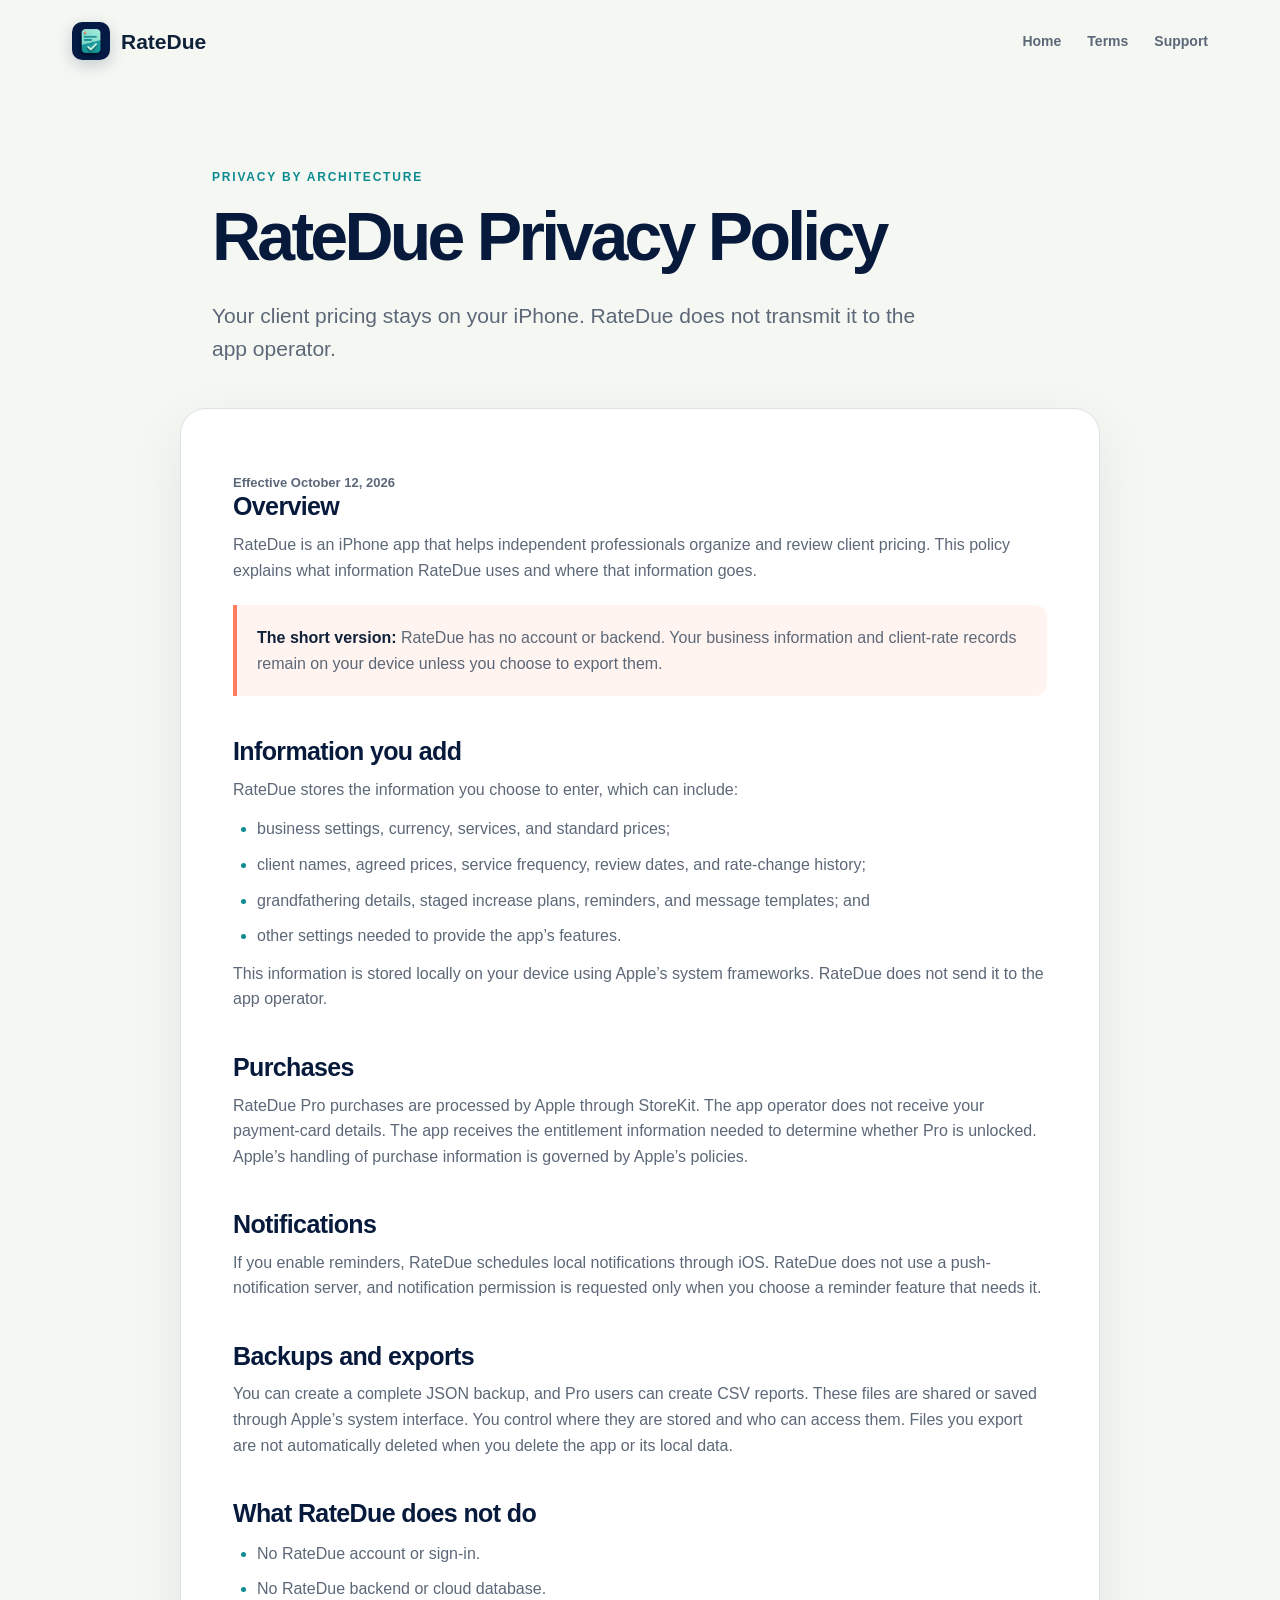
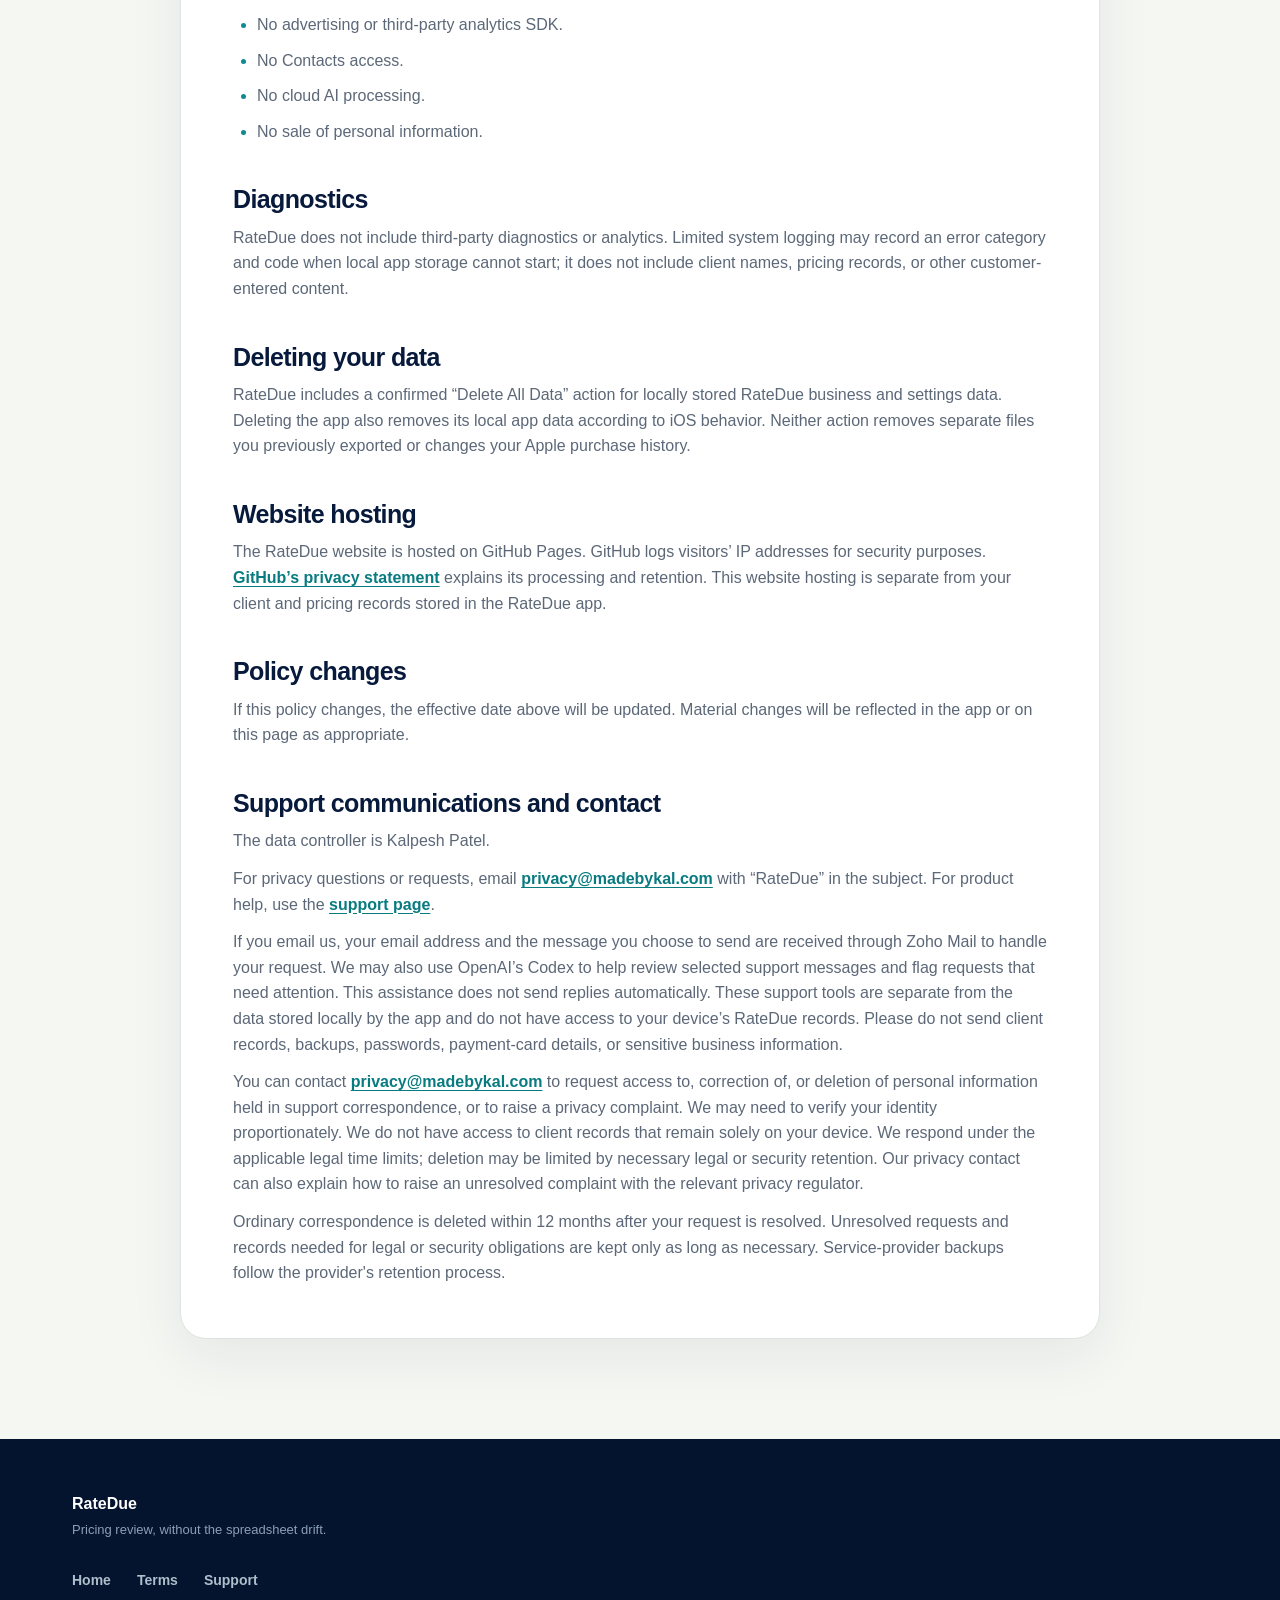
==== commit 1224721d: "Clarify support privacy requests and complaints" ====
--- a/privacy/index.html
+++ b/privacy/index.html
@@ -85,6 +85,7 @@
         <p>The data controller is Kalpesh Patel.</p>
         <p>For privacy questions or requests, email <a href="mailto:privacy@madebykal.com?subject=RateDue%20privacy">privacy@madebykal.com</a> with “RateDue” in the subject. For product help, use the <a href="/support/">support page</a>.</p>
         <p>If you email us, your email address and the message you choose to send are received through Zoho Mail to handle your request. We may also use OpenAI’s Codex to help review selected support messages and flag requests that need attention. This assistance does not send replies automatically. These support tools are separate from the data stored locally by the app and do not have access to your device’s RateDue records. Please do not send client records, backups, passwords, payment-card details, or sensitive business information.</p>
+        <p>You can contact <a href="mailto:privacy@madebykal.com?subject=RateDue%20privacy">privacy@madebykal.com</a> to request access to, correction of, or deletion of personal information held in support correspondence, or to raise a privacy complaint. We may need to verify your identity proportionately. We do not have access to client records that remain solely on your device. We respond under the applicable legal time limits; deletion may be limited by necessary legal or security retention. Our privacy contact can also explain how to raise an unresolved complaint with the relevant privacy regulator.</p>
         <p>Ordinary correspondence is deleted within 12 months after your request is resolved. Unresolved requests and records needed for legal or security obligations are kept only as long as necessary. Service-provider backups follow the provider's retention process.</p>
       </section>
     </article>
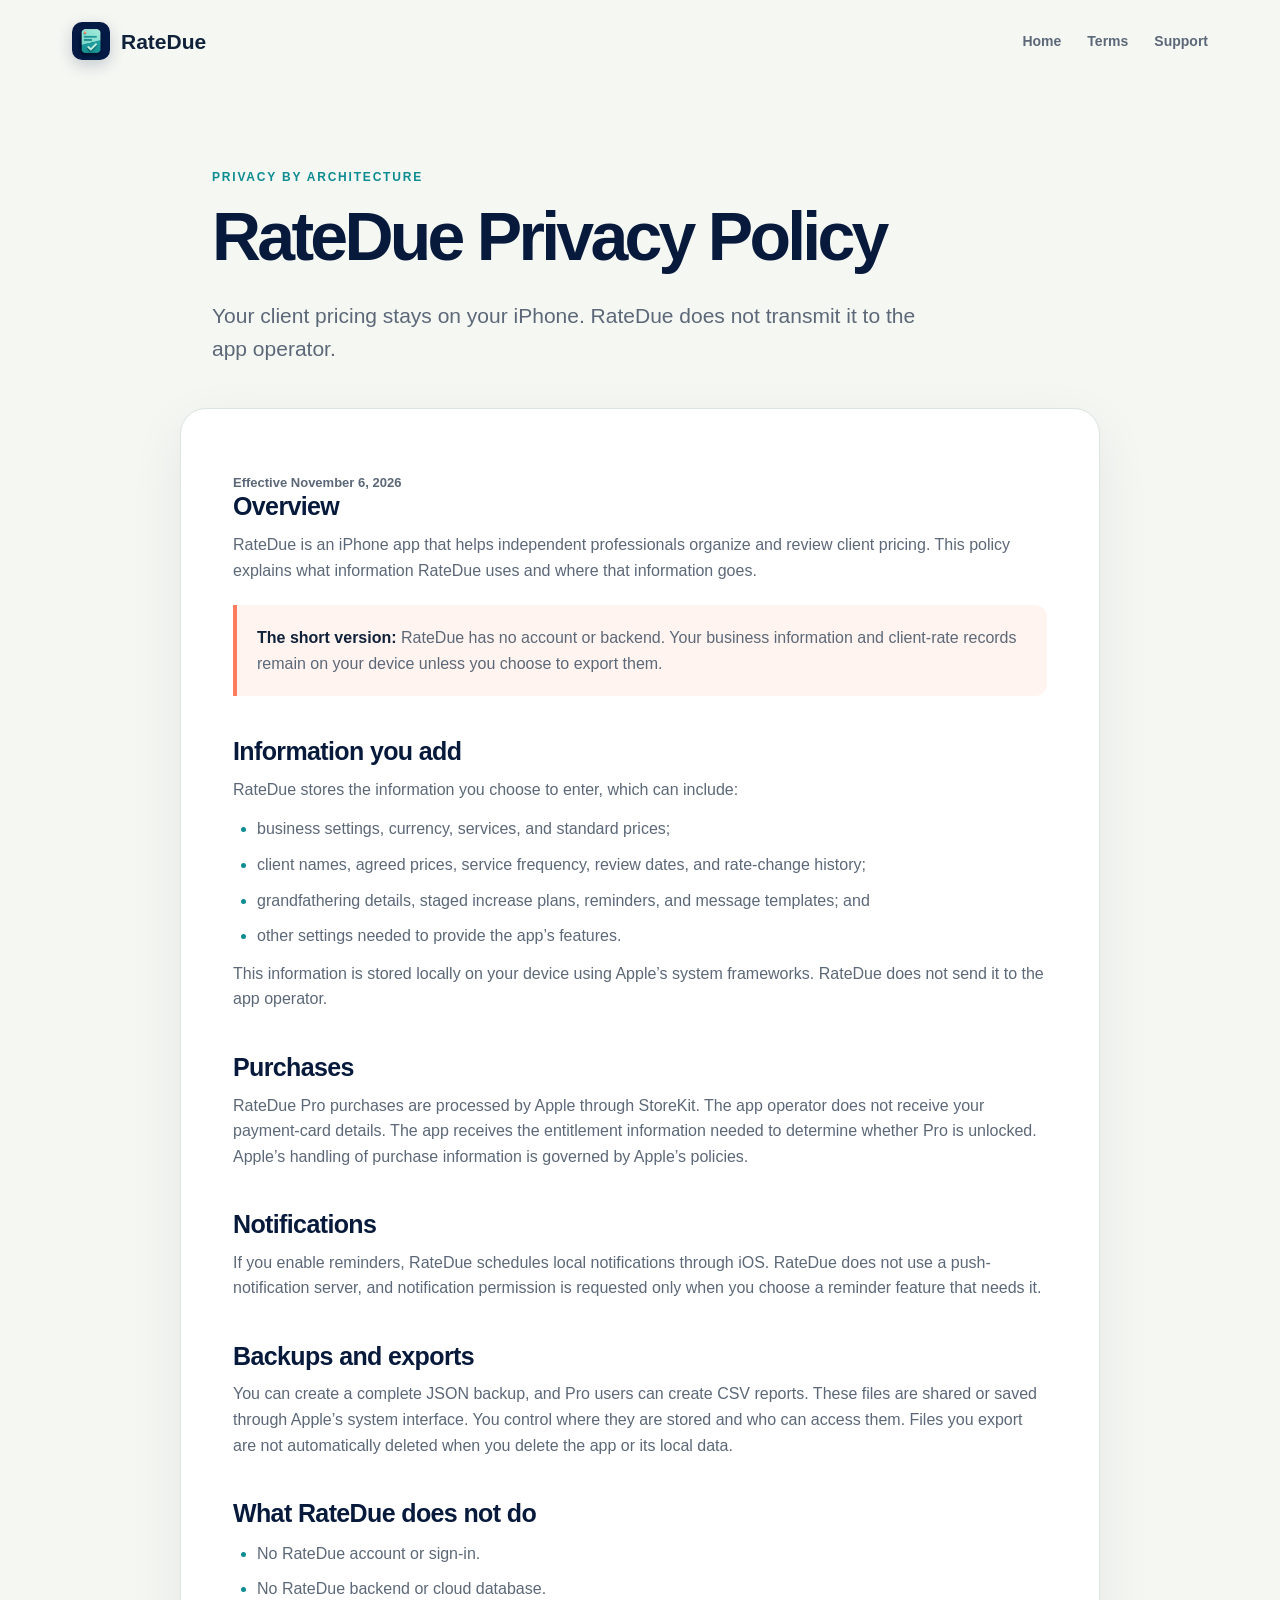
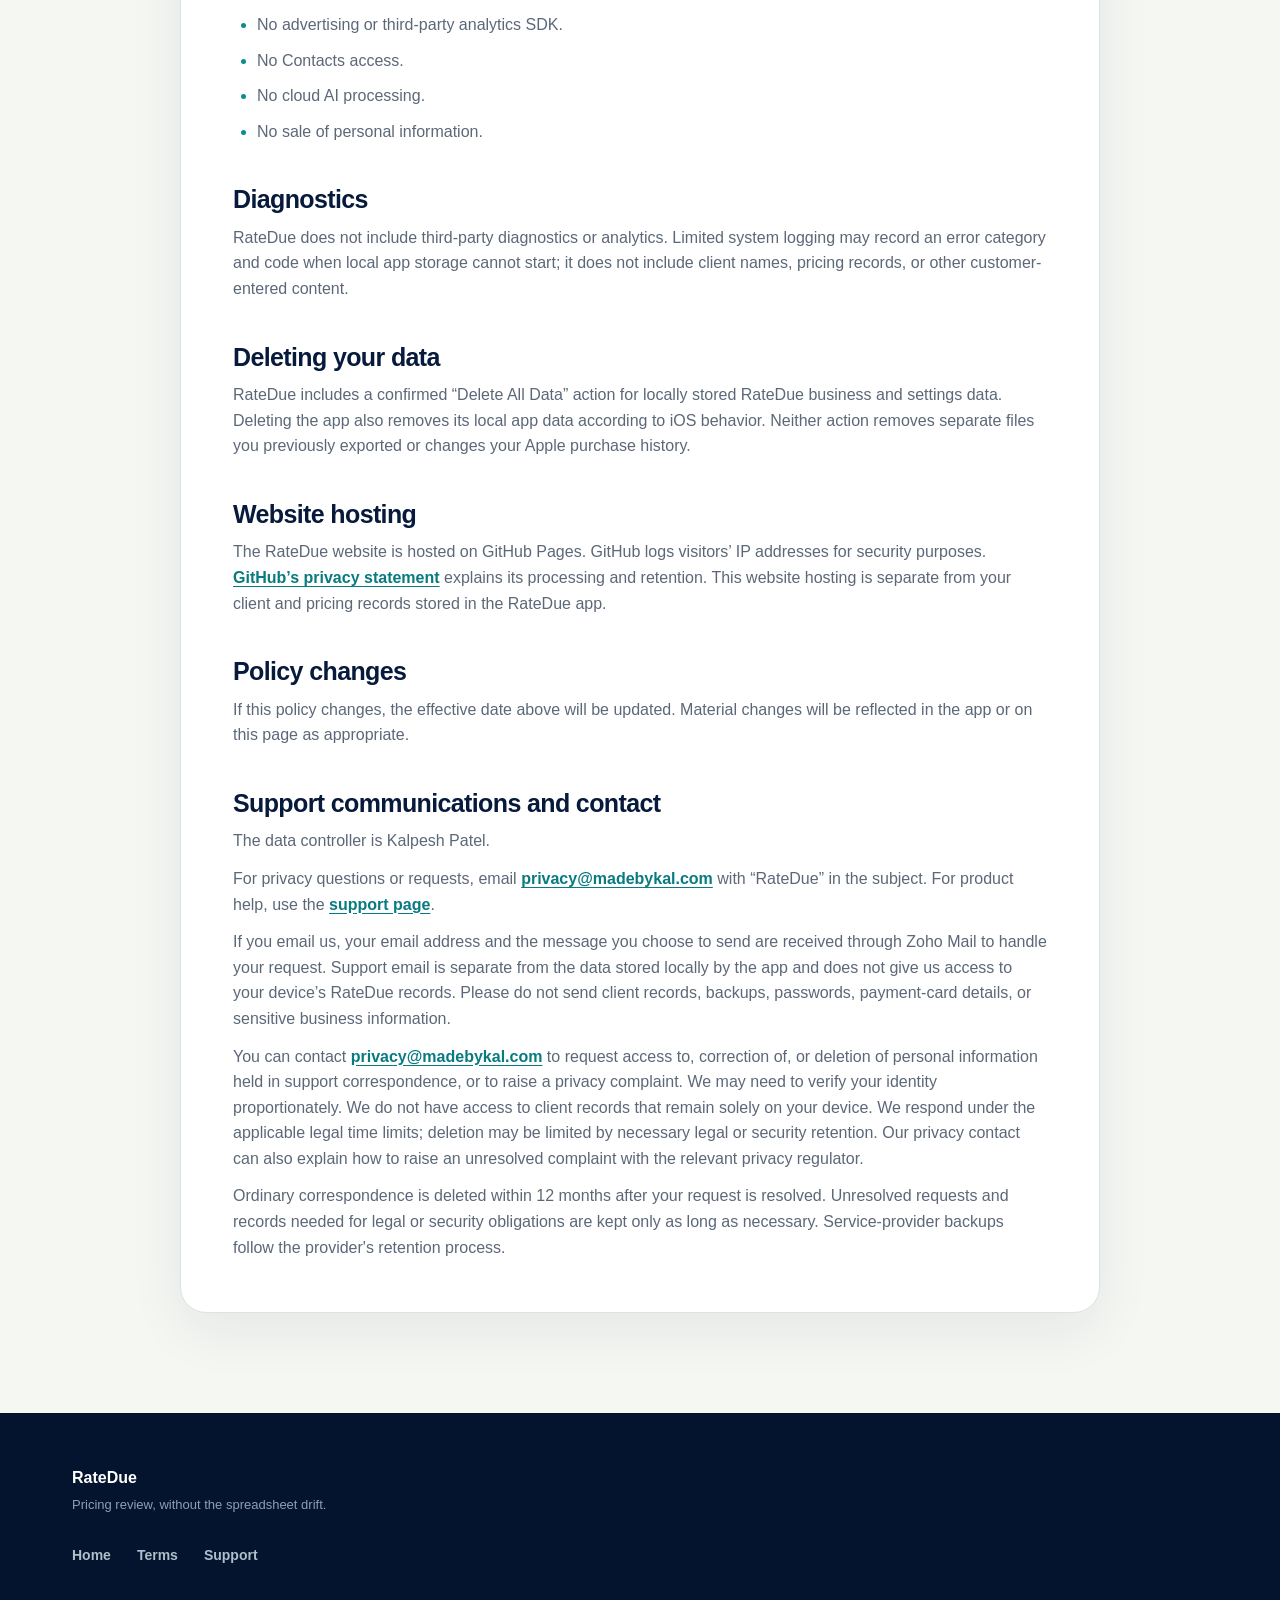
==== commit 22bb58a6: "Align privacy policy with direct Zoho support" ====
--- a/privacy/index.html
+++ b/privacy/index.html
@@ -24,7 +24,7 @@
       <p class="lede">Your client pricing stays on your iPhone. RateDue does not transmit it to the app operator.</p>
     </header>
     <article class="document">
-      <p class="updated">Effective October 12, 2026</p>
+      <p class="updated">Effective November 6, 2026</p>
       <section>
         <h2>Overview</h2>
         <p>RateDue is an iPhone app that helps independent professionals organize and review client pricing. This policy explains what information RateDue uses and where that information goes.</p>
@@ -84,7 +84,7 @@
         <h2>Support communications and contact</h2>
         <p>The data controller is Kalpesh Patel.</p>
         <p>For privacy questions or requests, email <a href="mailto:privacy@madebykal.com?subject=RateDue%20privacy">privacy@madebykal.com</a> with “RateDue” in the subject. For product help, use the <a href="/support/">support page</a>.</p>
-        <p>If you email us, your email address and the message you choose to send are received through Zoho Mail to handle your request. We may also use OpenAI’s Codex to help review selected support messages and flag requests that need attention. This assistance does not send replies automatically. These support tools are separate from the data stored locally by the app and do not have access to your device’s RateDue records. Please do not send client records, backups, passwords, payment-card details, or sensitive business information.</p>
+        <p>If you email us, your email address and the message you choose to send are received through Zoho Mail to handle your request. Support email is separate from the data stored locally by the app and does not give us access to your device’s RateDue records. Please do not send client records, backups, passwords, payment-card details, or sensitive business information.</p>
         <p>You can contact <a href="mailto:privacy@madebykal.com?subject=RateDue%20privacy">privacy@madebykal.com</a> to request access to, correction of, or deletion of personal information held in support correspondence, or to raise a privacy complaint. We may need to verify your identity proportionately. We do not have access to client records that remain solely on your device. We respond under the applicable legal time limits; deletion may be limited by necessary legal or security retention. Our privacy contact can also explain how to raise an unresolved complaint with the relevant privacy regulator.</p>
         <p>Ordinary correspondence is deleted within 12 months after your request is resolved. Unresolved requests and records needed for legal or security obligations are kept only as long as necessary. Service-provider backups follow the provider's retention process.</p>
       </section>
--- a/styles.css
+++ b/styles.css
@@ -139,3 +139,43 @@
   .document { margin: 0 14px 64px; padding: 28px 22px; }
   .support-grid { grid-template-columns: 1fr; }
 }
+
+/* Practical examples and questions: static, accessible, no tracking. */
+.examples-section { padding-top: 0; }
+.example-note { margin: 28px 0; max-width: 760px; color: var(--muted); font-size: 14px; }
+.example-grid { display: grid; grid-template-columns: repeat(3, minmax(0, 1fr)); gap: 22px; }
+.example-card { padding: 28px; border: 1px solid var(--line); border-radius: 22px; background: var(--white); }
+.example-card h3 { margin: 0 0 20px; font-size: 25px; line-height: 1.2; letter-spacing: -.025em; }
+.example-card > p:not(.eyebrow):not(.example-total) { color: var(--muted); font-size: 15px; }
+.example-card dl { margin: 28px 0 0; font-size: 14px; }
+.example-card dl div { display: flex; justify-content: space-between; gap: 16px; padding: 10px 0; border-bottom: 1px solid var(--line); }
+.example-card dd { margin: 0; font-weight: 700; }
+.example-total { margin: 24px 0; padding: 20px; border-radius: 14px; background: var(--navy); color: var(--white); }
+.example-total strong, .example-total span { display: block; }
+.example-total strong { font-size: 37px; line-height: 1.2; letter-spacing: -.025em; }
+.example-total span { margin-top: 6px; font-size: 12px; color: var(--mint); }
+.example-next { margin-bottom: 0; }
+.calculation-note { margin-top: 26px; padding: 28px 32px; border-left: 4px solid var(--teal); border-radius: 0 18px 18px 0; background: #e7f1ec; }
+.calculation-note h3 { margin: 0; font-size: 23px; }
+.calculation-note p { margin-bottom: 0; color: #405559; }
+.message-section { padding-top: 0; display: grid; grid-template-columns: 1fr 1fr; gap: 60px; align-items: center; }
+.message-section .section-heading > p:not(.eyebrow) { color: var(--muted); font-size: 17px; }
+.message-example { padding: 36px; border: 1px solid var(--line); border-radius: 24px; background: var(--white); box-shadow: 0 13px 42px rgba(7,26,60,.05); }
+.message-example blockquote { margin: 24px 0; font-size: 21px; line-height: 1.65; }
+.message-example > p:last-child { font-size: 13px; color: var(--muted); }
+.questions-section { padding-top: 0; }
+.faq-list { margin-top: 40px; }
+.faq-list details { padding: 24px 0; border-bottom: 1px solid var(--line); }
+.faq-list summary { cursor: pointer; color: var(--navy); font-size: 20px; font-weight: 700; }
+.faq-list details p { max-width: 850px; margin: 18px 0 0; color: var(--muted); }
+.faq-list a { text-underline-offset: 3px; }
+:focus-visible { outline: 3px solid #087b80; outline-offset: 5px; }
+@media (max-width: 860px) {
+  .example-grid, .message-section { grid-template-columns: 1fr; }
+  .message-section { gap: 30px; }
+}
+@media (max-width: 480px) {
+  .examples-section, .message-section, .questions-section { padding-top: 0; }
+  .example-card, .message-example, .calculation-note { padding: 24px; }
+  .message-example blockquote { font-size: 19px; }
+}
